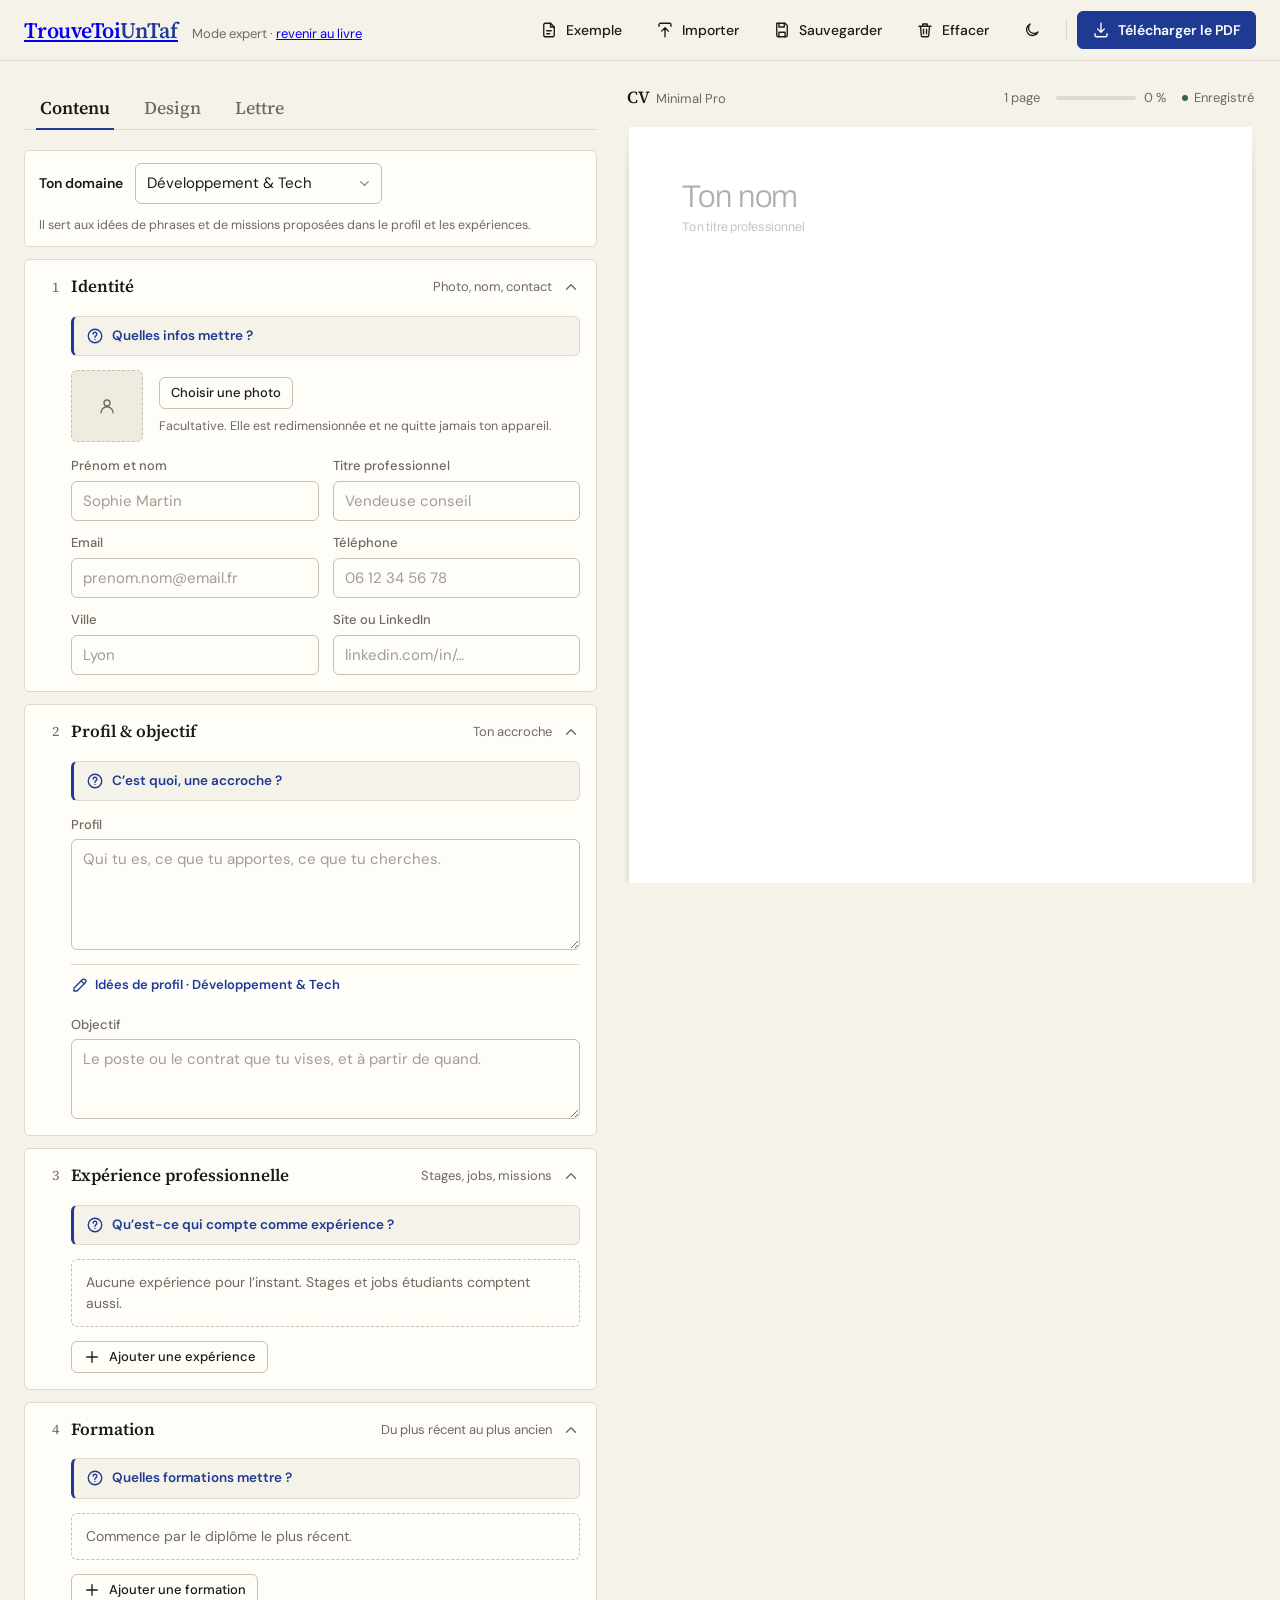
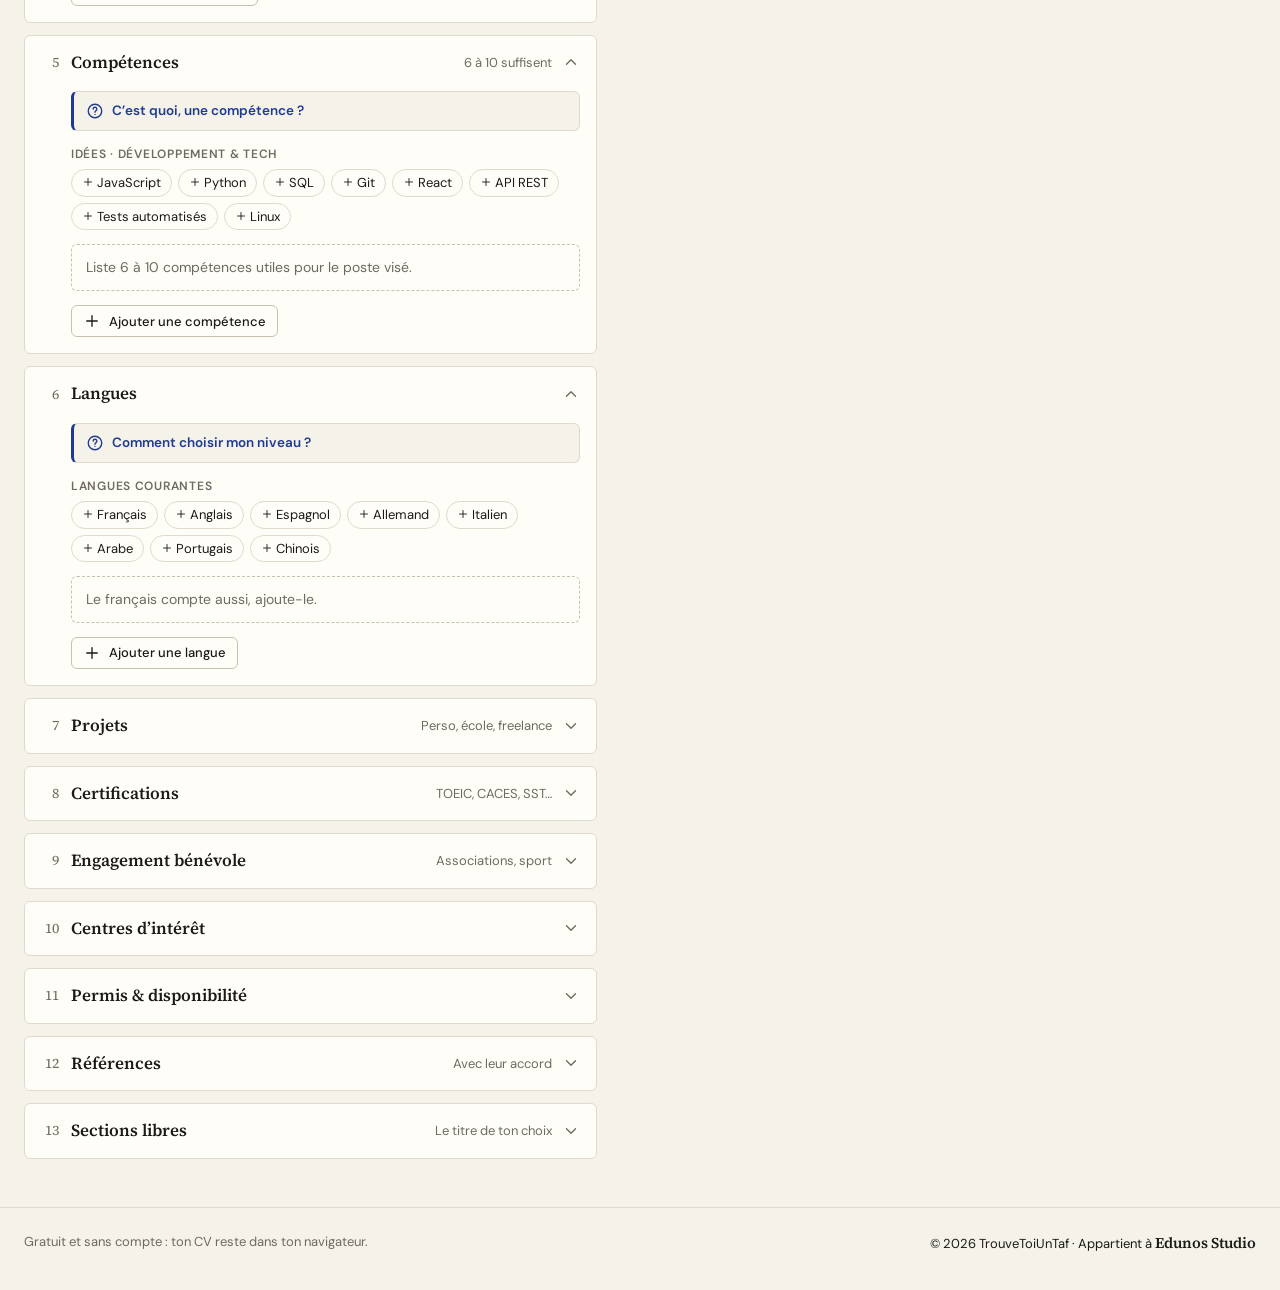
==== atelier.html @ 28672cb5 "Moteur commun, pagination A4 réelle et guides ; éditeur déplacé en mode expert - js/engine.js : sché" ====
<!DOCTYPE html>
<html lang="fr">
<head>
<meta charset="UTF-8">
<meta name="viewport" content="width=device-width, initial-scale=1">
<title>Mode expert · TrouveToiUnTaf</title>
<meta name="description" content="Crée ton CV et ta lettre de motivation en quelques minutes : 11 modèles, couleurs et polices au choix, phrases types par métier, conseils en direct, export PDF. Gratuit, sans compte, tes données restent dans ton navigateur.">
<meta name="theme-color" content="#f5f2ea" media="(prefers-color-scheme: light)">
<meta name="theme-color" content="#161512" media="(prefers-color-scheme: dark)">
<meta property="og:title" content="TrouveToiUnTaf · CV et lettre de motivation gratuits">
<meta property="og:description" content="11 modèles, aide à la rédaction, export PDF. Gratuit, sans compte, 100 % privé.">
<link rel="icon" href="data:image/svg+xml,<svg xmlns='http://www.w3.org/2000/svg' viewBox='0 0 32 32'><rect width='32' height='32' rx='6' fill='%23f5f2ea'/><rect x='8' y='5' width='16' height='22' rx='1.5' fill='white' stroke='%231f3a93' stroke-width='1.6'/><path d='M11.5 11h9M11.5 15h9M11.5 19h6' stroke='%231f3a93' stroke-width='1.6' stroke-linecap='round'/></svg>">
<link rel="preconnect" href="https://fonts.googleapis.com">
<link rel="preconnect" href="https://fonts.gstatic.com" crossorigin>
<link rel="stylesheet" href="https://fonts.googleapis.com/css2?family=Archivo:wght@300;400;600;700&family=Crimson+Text:ital,wght@0,400;0,600;1,400&family=DM+Sans:opsz,wght@9..40,400;9..40,500;9..40,600;9..40,700&family=Inter:wght@400;500;600;700&family=Nunito:wght@400;600;700;800&family=Source+Serif+4:opsz,wght@8..60,400;8..60,500;8..60,600;8..60,700&family=Space+Mono:wght@400;700&display=swap">
<link rel="stylesheet" href="css/app.css">
<link rel="stylesheet" href="css/cv.css">
<script>
  // Applied before first paint so the page never flashes the wrong theme.
  (function () {
    var t = null;
    try { t = localStorage.getItem('theme') || (localStorage.getItem('darkMode') === 'true' ? 'dark' : null); } catch (e) {}
    if (!t) t = window.matchMedia('(prefers-color-scheme: dark)').matches ? 'dark' : 'light';
    document.documentElement.dataset.theme = t;
  })();
</script>
</head>
<body data-view="edit">
<a class="skip-link" href="#editor">Aller à l'éditeur</a>

<svg width="0" height="0" style="position:absolute" aria-hidden="true">
  <symbol id="i-download" viewBox="0 0 24 24"><path d="M12 3v12m0 0 4.5-4.5M12 15l-4.5-4.5M4 17v2a2 2 0 0 0 2 2h12a2 2 0 0 0 2-2v-2"/></symbol>
  <symbol id="i-upload" viewBox="0 0 24 24"><path d="M12 21V9m0 0 4.5 4.5M12 9l-4.5 4.5M4 7V5a2 2 0 0 1 2-2h12a2 2 0 0 1 2 2v2"/></symbol>
  <symbol id="i-save" viewBox="0 0 24 24"><path d="M5 3h11l3 3v13a2 2 0 0 1-2 2H7a2 2 0 0 1-2-2V3Z"/><path d="M8 3v5h7V3M8 21v-6h8v6"/></symbol>
  <symbol id="i-file" viewBox="0 0 24 24"><path d="M14 3H7a2 2 0 0 0-2 2v14a2 2 0 0 0 2 2h10a2 2 0 0 0 2-2V8l-5-5Z"/><path d="M14 3v5h5M9 13h6M9 17h4"/></symbol>
  <symbol id="i-trash" viewBox="0 0 24 24"><path d="M4 7h16M10 11v6M14 11v6M6 7l1 12a2 2 0 0 0 2 2h6a2 2 0 0 0 2-2l1-12M9 7V4h6v3"/></symbol>
  <symbol id="i-moon" viewBox="0 0 24 24"><path d="M20 14.5A8 8 0 1 1 9.5 4a6.5 6.5 0 0 0 10.5 10.5Z"/></symbol>
  <symbol id="i-sun" viewBox="0 0 24 24"><circle cx="12" cy="12" r="4"/><path d="M12 2v2M12 20v2M4.9 4.9l1.4 1.4M17.7 17.7l1.4 1.4M2 12h2M20 12h2M4.9 19.1l1.4-1.4M17.7 6.3l1.4-1.4"/></symbol>
  <symbol id="i-up" viewBox="0 0 24 24"><path d="m6 15 6-6 6 6"/></symbol>
  <symbol id="i-down" viewBox="0 0 24 24"><path d="m6 9 6 6 6-6"/></symbol>
  <symbol id="i-x" viewBox="0 0 24 24"><path d="M6 6l12 12M18 6 6 18"/></symbol>
  <symbol id="i-plus" viewBox="0 0 24 24"><path d="M12 5v14M5 12h14"/></symbol>
  <symbol id="i-user" viewBox="0 0 24 24"><circle cx="12" cy="8" r="4"/><path d="M4 21a8 8 0 0 1 16 0"/></symbol>
  <symbol id="i-pen" viewBox="0 0 24 24"><path d="M4 20h4L19 9a2.8 2.8 0 0 0-4-4L4 16v4Z"/><path d="m13.5 6.5 4 4"/></symbol>
  <symbol id="i-help" viewBox="0 0 24 24"><circle cx="12" cy="12" r="9"/><path d="M9.5 9.5a2.5 2.5 0 1 1 3.5 2.3c-.6.3-1 .9-1 1.5v.4M12 16.5v.01"/></symbol>
  <symbol id="i-back" viewBox="0 0 24 24"><path d="M15 6l-6 6 6 6"/></symbol>
  <symbol id="i-alert" viewBox="0 0 24 24"><circle cx="12" cy="12" r="9"/><path d="M12 8v5M12 16.5v.01"/></symbol>
</svg>

<header class="topbar no-print">
  <div class="topbar__inner">
    <div class="brand">
      <a class="brand__name" href="index.html" title="Revenir au livre">TrouveToi<em>UnTaf</em></a>
      <div class="brand__tag">Mode expert · <a href="index.html">revenir au livre</a></div>
    </div>
    <div class="actions">
      <button type="button" class="btn btn--ghost" data-cmd="example" title="Remplir avec un exemple"><svg class="i"><use href="#i-file"/></svg><span class="lbl">Exemple</span></button>
      <button type="button" class="btn btn--ghost" data-cmd="import" title="Importer une sauvegarde .json"><svg class="i"><use href="#i-upload"/></svg><span class="lbl">Importer</span></button>
      <button type="button" class="btn btn--ghost" data-cmd="export" title="Télécharger une sauvegarde .json"><svg class="i"><use href="#i-save"/></svg><span class="lbl">Sauvegarder</span></button>
      <button type="button" class="btn btn--ghost btn--danger" data-cmd="clear" title="Tout effacer"><svg class="i"><use href="#i-trash"/></svg><span class="lbl">Effacer</span></button>
      <button type="button" class="btn btn--ghost" data-cmd="theme" id="themeBtn" aria-label="Activer le thème sombre"><svg class="i"><use href="#i-moon"/></svg></button>
      <span class="divider" aria-hidden="true"></span>
      <button type="button" class="btn btn--primary" data-cmd="pdf" id="pdfBtn" title="Dans la fenêtre qui s'ouvre, choisis « Enregistrer au format PDF »"><svg class="i"><use href="#i-download"/></svg><span class="lbl"><span class="lbl-long">Télécharger <span class="lbl-optional">le </span></span><span id="pdfLabel">PDF</span></span></button>
    </div>
  </div>
</header>

<div class="view-tabs no-print" role="tablist" aria-label="Affichage">
  <button type="button" role="tab" id="view-edit" aria-controls="editor" aria-selected="true" data-view="edit">Éditer</button>
  <button type="button" role="tab" id="view-preview" aria-controls="previewPane" aria-selected="false" data-view="preview">Aperçu</button>
</div>

<main class="layout">
  <section class="editor no-print" id="editor" aria-label="Éditeur">
    <div class="editor__tabs" role="tablist" aria-label="Rubriques de l'éditeur">
      <button type="button" role="tab" id="tab-contenu" aria-controls="panel-contenu" aria-selected="true" data-tab="contenu">Contenu</button>
      <button type="button" role="tab" id="tab-design" aria-controls="panel-design" aria-selected="false" data-tab="design" tabindex="-1">Design</button>
      <button type="button" role="tab" id="tab-lettre" aria-controls="panel-lettre" aria-selected="false" data-tab="lettre" tabindex="-1">Lettre</button>
    </div>
    <div class="panel" id="panel-contenu" role="tabpanel" aria-labelledby="tab-contenu"></div>
    <div class="panel" id="panel-design" role="tabpanel" aria-labelledby="tab-design" hidden></div>
    <div class="panel" id="panel-lettre" role="tabpanel" aria-labelledby="tab-lettre" hidden></div>
  </section>

  <section class="preview" id="previewPane" aria-label="Aperçu">
    <div class="preview__bar no-print">
      <div class="preview__doc" id="docTitle">CV</div>
      <div class="preview__meta">
        <button type="button" class="tips-btn" id="tipsBtn" hidden></button>
        <span id="pageCount"></span>
        <span class="progress"><span class="progress__track" aria-hidden="true"><span class="progress__fill" id="progressFill" style="display:block"></span></span><span id="progressText"></span></span>
        <span class="status" id="saveStatus" data-state="saved" aria-live="polite">Enregistré</span>
      </div>
    </div>
    <div class="preview__stage" id="stage">
      <div class="preview__sizer" id="sizer"><div id="docPreview"></div></div>
    </div>
  </section>
</main>

<footer class="site-footer no-print">
  <p>Gratuit et sans compte : ton CV reste dans ton navigateur.</p>
  <p class="owner">© <span id="year">2026</span> TrouveToiUnTaf · Appartient à <strong>Edunos Studio</strong></p>
</footer>

<div class="toast no-print" id="toast" role="status" aria-live="polite"></div>
<input type="file" id="importInput" class="sr-only" accept="application/json,.json" tabindex="-1" aria-hidden="true">

<script src="js/content.js"></script>
<script src="js/engine.js"></script>
<script src="js/app.js"></script>
</body>
</html>
---- css/app.css ----
/* =================================================================
   TrouveToiUnTaf app shell. Visual thesis: a writing desk.
   Paper ground because the product is a printed A4 sheet; Source Serif 4
   (a text serif built for documents) on headings only; DM Sans for the UI;
   one accent, fountain-pen blue. Flat components, 6px radius, hairline rules,
   no blur, no glow; the only shadow sits under the sheet.
   Motion: 120-180ms ease-out, colour/border changes only, nothing on scroll.
   ================================================================= */
:root {
  --paper: #f5f2ea;
  --surface: #fffdf8;
  --surface-2: #efebe1;
  --ink: #1b1a17;
  --muted: #6e6a60;
  --rule: #e0dacd;
  --rule-strong: #c9c1af;
  --accent: #1f3a93;
  --accent-hover: #172d75;
  --accent-ink: #ffffff;
  --accent-soft: #e6e9f4;
  --danger: #a4261b;
  --warn: #8a5a00;
  --warn-soft: #f6ecd4;
  --success: #2f6b3a;
  --ring: rgba(31, 58, 147, .25);
  --sheet-shadow: 0 1px 2px rgba(40, 32, 16, .06), 0 14px 34px -14px rgba(40, 32, 16, .28);
  --radius: 6px;
  --f-display: 'Source Serif 4', Georgia, serif;
  --f-ui: 'DM Sans', system-ui, -apple-system, 'Segoe UI', sans-serif;
  --ease: cubic-bezier(.2, .7, .2, 1);
  --t: 150ms;
  --topbar-h: 60px;
  color-scheme: light;
}
[data-theme="dark"] {
  --paper: #161512;
  --surface: #1e1d19;
  --surface-2: #27251f;
  --ink: #ede8dc;
  --muted: #a39e91;
  --rule: #34312a;
  --rule-strong: #4a463c;
  --accent: #9db0f2;
  --accent-hover: #b9c7f6;
  --accent-ink: #10172e;
  --accent-soft: #232a40;
  --danger: #f08a7e;
  --warn: #e3b55a;
  --warn-soft: #2e2716;
  --success: #7fc48b;
  --ring: rgba(157, 176, 242, .3);
  --sheet-shadow: 0 1px 2px rgba(0, 0, 0, .4), 0 16px 36px -14px rgba(0, 0, 0, .7);
  color-scheme: dark;
}

*, *::before, *::after { box-sizing: border-box; }
html, body { margin: 0; }
body { font-family: var(--f-ui); font-size: 15px; line-height: 1.5; background: var(--paper); color: var(--ink); -webkit-font-smoothing: antialiased; }
h1, h2, h3, p, ul, ol, fieldset, legend { margin: 0; padding: 0; }
button, input, select, textarea { font: inherit; color: inherit; }
button { cursor: pointer; }
button:disabled { cursor: not-allowed; opacity: .4; }
:focus-visible { outline: 2px solid var(--accent); outline-offset: 2px; }
[hidden] { display: none !important; }
.sr-only { position: absolute; width: 1px; height: 1px; padding: 0; margin: -1px; overflow: hidden; clip: rect(0 0 0 0); white-space: nowrap; border: 0; }
.skip-link { position: absolute; left: 12px; top: -48px; z-index: 100; background: var(--accent); color: var(--accent-ink); padding: 8px 14px; border-radius: var(--radius); text-decoration: none; }
.skip-link:focus { top: 12px; }
svg.i { width: 18px; height: 18px; flex: none; fill: none; stroke: currentColor; stroke-width: 1.8; stroke-linecap: round; stroke-linejoin: round; }

/* ---------- Buttons ---------- */
.btn {
  display: inline-flex; align-items: center; justify-content: center; gap: 8px;
  height: 38px; padding: 0 14px; border: 1px solid var(--rule-strong); border-radius: var(--radius);
  background: var(--surface); color: var(--ink); font-weight: 500; font-size: 14px; white-space: nowrap;
  transition: background-color var(--t) var(--ease), border-color var(--t) var(--ease), color var(--t) var(--ease);
}
.btn:hover { border-color: var(--ink); }
.btn--primary { background: var(--accent); border-color: var(--accent); color: var(--accent-ink); font-weight: 600; }
.btn--primary:hover { background: var(--accent-hover); border-color: var(--accent-hover); }
.btn--ghost { background: transparent; border-color: transparent; color: var(--ink); }
.btn--ghost:hover { background: var(--surface-2); border-color: transparent; }
.btn--danger:hover { color: var(--danger); }
.btn--sm { height: 32px; padding: 0 11px; font-size: 13px; }
.btn--link { height: auto; padding: 0; border: 0; background: none; color: var(--accent); font-weight: 600; font-size: 13px; text-decoration: underline; text-underline-offset: 3px; }
.btn--link:hover { color: var(--accent-hover); }
.icon-btn {
  display: inline-grid; place-items: center; width: 30px; height: 30px; border: 0; border-radius: var(--radius);
  background: transparent; color: var(--muted); transition: background-color var(--t) var(--ease), color var(--t) var(--ease);
}
.icon-btn:hover:not(:disabled) { background: var(--surface-2); color: var(--ink); }
.icon-btn--danger:hover:not(:disabled) { color: var(--danger); }
.icon-btn svg.i { width: 16px; height: 16px; }

/* ---------- Top bar ---------- */
.topbar { position: sticky; top: 0; z-index: 40; background: var(--paper); border-bottom: 1px solid var(--rule); }
.topbar__inner { max-width: 1480px; margin: 0 auto; padding: 0 24px; min-height: var(--topbar-h); display: flex; align-items: center; justify-content: space-between; gap: 16px; }
.brand { display: flex; align-items: baseline; gap: 14px; min-width: 0; }
.brand__name { font-family: var(--f-display); font-size: 22px; font-weight: 600; letter-spacing: -.01em; white-space: nowrap; }
.brand__name em { font-style: normal; color: var(--accent); }
.brand__tag { font-size: 13px; color: var(--muted); white-space: nowrap; overflow: hidden; text-overflow: ellipsis; }
.actions { display: flex; align-items: center; gap: 4px; }
.actions .divider { width: 1px; height: 22px; background: var(--rule); margin: 0 6px; }

/* ---------- Layout ---------- */
.layout { max-width: 1480px; margin: 0 auto; padding: 24px; display: grid; grid-template-columns: minmax(0, 1fr) minmax(0, 1.1fr); gap: 28px; align-items: start; }
.view-tabs { display: none; }

/* ---------- Editor ---------- */
.editor { min-width: 0; }
.editor__tabs { display: flex; gap: 2px; border-bottom: 1px solid var(--rule); margin-bottom: 20px; }
.editor__tabs button {
  position: relative; height: 44px; padding: 0 16px; border: 0; background: none; color: var(--muted);
  font-family: var(--f-display); font-size: 18px; font-weight: 500; transition: color var(--t) var(--ease);
}
.editor__tabs button:hover { color: var(--ink); }
.editor__tabs button[aria-selected="true"] { color: var(--ink); font-weight: 600; }
.editor__tabs button[aria-selected="true"]::after { content: ''; position: absolute; left: 12px; right: 12px; bottom: -1px; height: 2px; background: var(--accent); }
.panel { display: grid; gap: 12px; }
.panel__intro { font-size: 14px; color: var(--muted); max-width: 60ch; }

.domain-row { display: flex; align-items: center; gap: 12px; flex-wrap: wrap; padding: 12px 14px; border: 1px solid var(--rule); border-radius: var(--radius); background: var(--surface); }
.domain-row label { font-weight: 600; font-size: 14px; }
.domain-row select { width: auto; min-width: 220px; flex: 0 1 auto; }
.domain-row .help { flex-basis: 100%; }

.card { background: var(--surface); border: 1px solid var(--rule); border-radius: var(--radius); }
.card > summary { list-style: none; cursor: pointer; user-select: none; display: flex; align-items: center; gap: 12px; padding: 14px 16px; }
.card > summary::-webkit-details-marker { display: none; }
.card__num { font-family: var(--f-display); font-size: 14px; color: var(--muted); width: 18px; text-align: right; flex: none; font-variant-numeric: tabular-nums; }
.card__title { font-family: var(--f-display); font-size: 17px; font-weight: 600; }
.card__meta { margin-left: auto; display: flex; align-items: center; gap: 10px; }
.card__hint { font-size: 13px; color: var(--muted); }
.card__badge { font-size: 12px; font-weight: 600; color: var(--warn); background: var(--warn-soft); padding: 1px 8px; border-radius: 99px; }
.card__chev { width: 16px; height: 16px; color: var(--muted); transition: transform var(--t) var(--ease); }
.card[open] .card__chev { transform: rotate(180deg); }
.card__body { padding: 2px 16px 16px 46px; display: grid; gap: 14px; }

.grid-2 { display: grid; grid-template-columns: 1fr 1fr; gap: 12px 14px; }
.field { display: grid; gap: 5px; min-width: 0; }
.field--wide { grid-column: 1 / -1; }
.field label, .label { font-size: 13px; font-weight: 500; color: var(--muted); }
.help { font-size: 12.5px; color: var(--muted); }
input[type="text"], input[type="email"], input[type="tel"], textarea, select {
  width: 100%; font-size: 15px; color: var(--ink); background: var(--surface); border: 1px solid var(--rule-strong);
  border-radius: var(--radius); padding: 8px 11px; transition: border-color var(--t) var(--ease), box-shadow var(--t) var(--ease);
}
textarea { resize: vertical; min-height: 80px; line-height: 1.55; }
select { appearance: none; padding-right: 32px; background-image: url("data:image/svg+xml,%3Csvg xmlns='http://www.w3.org/2000/svg' viewBox='0 0 24 24' fill='none' stroke='%238a857a' stroke-width='2' stroke-linecap='round'%3E%3Cpath d='m6 9 6 6 6-6'/%3E%3C/svg%3E"); background-repeat: no-repeat; background-position: right 9px center; background-size: 15px; }
input::placeholder, textarea::placeholder { color: color-mix(in srgb, var(--muted) 65%, transparent); }
input:hover, textarea:hover, select:hover { border-color: var(--muted); }
input:focus-visible, textarea:focus-visible, select:focus-visible { outline: none; border-color: var(--accent); box-shadow: 0 0 0 3px var(--ring); }

.photo-row { display: flex; align-items: center; gap: 16px; }
.photo-thumb { width: 72px; height: 72px; border-radius: var(--radius); flex: none; overflow: hidden; background: var(--surface-2); border: 1px dashed var(--rule-strong); display: grid; place-items: center; color: var(--muted); }
.photo-thumb img { width: 100%; height: 100%; object-fit: cover; display: block; }
.photo-actions { display: flex; flex-wrap: wrap; gap: 8px; align-items: center; }
.photo-actions .help { width: 100%; }

.list { display: grid; gap: 10px; }
.item { position: relative; border: 1px solid var(--rule); border-radius: var(--radius); padding: 12px 12px 14px; background: var(--paper); min-width: 0; }
.item legend { float: left; height: 30px; line-height: 30px; margin-bottom: 4px; font-size: 13px; font-weight: 600; color: var(--muted); padding: 0; }
.item__tools { position: absolute; top: 12px; right: 8px; display: flex; gap: 2px; }
.item__grid { clear: both; display: grid; grid-template-columns: 1fr 1fr; gap: 10px 12px; }
.empty { font-size: 14px; color: var(--muted); padding: 12px 14px; border: 1px dashed var(--rule-strong); border-radius: var(--radius); }
.add-btn { justify-self: start; }

/* Writing help */
.assist { border-top: 1px solid var(--rule); padding-top: 10px; grid-column: 1 / -1; }
.assist > summary { transition: color var(--t) var(--ease); cursor: pointer; list-style: none; display: inline-flex; align-items: center; gap: 6px; font-size: 13px; font-weight: 600; color: var(--accent); }
.assist > summary::-webkit-details-marker { display: none; }
.assist > summary:hover { color: var(--accent-hover); }
.assist__body { display: grid; gap: 10px; margin-top: 10px; }
.assist__label { font-size: 12px; font-weight: 600; color: var(--muted); text-transform: uppercase; letter-spacing: .06em; }
.suggest { display: grid; gap: 6px; }
.suggest button {
  text-align: left; border: 1px solid var(--rule); background: var(--surface); border-radius: var(--radius);
  padding: 8px 10px; font-size: 13.5px; line-height: 1.45; transition: border-color var(--t) var(--ease), background-color var(--t) var(--ease);
}
.suggest button:hover { border-color: var(--accent); background: var(--accent-soft); }
.verbs { display: flex; flex-wrap: wrap; gap: 6px; }
.verbs button { border: 1px solid var(--rule); background: var(--surface); border-radius: 99px; padding: 3px 10px; font-size: 13px; transition: border-color var(--t) var(--ease), background-color var(--t) var(--ease); }
.verbs button:hover { border-color: var(--accent); background: var(--accent-soft); }
.ph-note { font-size: 12.5px; color: var(--muted); }
.ph-note code { font-family: var(--f-ui); background: var(--surface-2); padding: 0 4px; border-radius: 3px; }

.tips { display: grid; gap: 6px; }
.tips:empty { display: none; }
.tip { display: flex; gap: 8px; align-items: flex-start; font-size: 13.5px; line-height: 1.45; padding: 8px 10px; border-radius: var(--radius); background: var(--warn-soft); color: var(--ink); }
.tip svg.i { width: 16px; height: 16px; color: var(--warn); margin-top: 1px; }
.tip b { font-weight: 600; }

/* ---------- Design panel ---------- */
.section-title { font-family: var(--f-display); font-size: 17px; font-weight: 600; margin: 10px 0 2px; }
.section-title:first-child { margin-top: 0; }
.design-block { background: var(--surface); border: 1px solid var(--rule); border-radius: var(--radius); padding: 16px; display: grid; gap: 12px; }
.tpl-grid { display: grid; grid-template-columns: repeat(auto-fill, minmax(132px, 1fr)); gap: 14px; }
.tpl-card { display: grid; align-content: start; gap: 8px; padding: 0; border: 0; background: none; text-align: left; }
.tpl-card__thumb {
  position: relative; aspect-ratio: 210 / 297; border-radius: 3px; overflow: hidden; background: #fff;
  outline: 1px solid var(--rule); transition: outline-color var(--t) var(--ease), box-shadow var(--t) var(--ease);
}
.tpl-card:hover .tpl-card__thumb { outline-color: var(--muted); }
.tpl-card[aria-pressed="true"] .tpl-card__thumb { outline: 2px solid var(--accent); outline-offset: 2px; }
.tpl-card__page { position: absolute; top: 0; left: 0; width: 210mm; transform-origin: top left; pointer-events: none; }
.tpl-card__name { font-size: 13.5px; font-weight: 600; line-height: 1.2; }
.tpl-card__desc { font-size: 12px; color: var(--muted); line-height: 1.35; }

.swatches { display: flex; flex-wrap: wrap; gap: 8px; align-items: center; }
.swatch { width: 32px; height: 32px; border-radius: 50%; border: 0; padding: 0; position: relative; box-shadow: inset 0 0 0 1px rgba(0,0,0,.12); }
.swatch[aria-pressed="true"]::after { content: ''; position: absolute; inset: -4px; border-radius: 50%; border: 2px solid var(--ink); }
.swatch--default { background: conic-gradient(from 45deg, var(--sw-a, #999) 0 50%, var(--surface-2) 0); }
.swatch-custom { position: relative; width: 32px; height: 32px; border-radius: 50%; overflow: hidden; box-shadow: inset 0 0 0 1px var(--rule-strong); display: grid; place-items: center; color: var(--muted); }
.swatch-custom input { position: absolute; inset: 0; opacity: 0; cursor: pointer; width: 100%; height: 100%; }
.swatch-custom.is-active::after { content: ''; position: absolute; inset: 0; border-radius: 50%; border: 2px solid var(--ink); }

.font-grid { display: grid; grid-template-columns: repeat(auto-fill, minmax(120px, 1fr)); gap: 8px; }
.choice {
  display: grid; gap: 2px; padding: 10px 12px; border: 1px solid var(--rule); border-radius: var(--radius); background: var(--surface);
  text-align: left; transition: border-color var(--t) var(--ease), background-color var(--t) var(--ease);
}
.choice:hover { border-color: var(--muted); }
.choice[aria-pressed="true"] { border-color: var(--accent); background: var(--accent-soft); }
.choice__sample { font-size: 22px; line-height: 1.1; }
.choice__name { font-size: 13px; font-weight: 500; }

.segmented { display: inline-flex; border: 1px solid var(--rule-strong); border-radius: var(--radius); padding: 2px; gap: 2px; background: var(--surface); flex-wrap: wrap; }
.segmented button { border: 0; background: none; border-radius: 4px; padding: 5px 12px; font-size: 13.5px; font-weight: 500; color: var(--muted); transition: background-color var(--t) var(--ease), color var(--t) var(--ease); }
.segmented button:hover { color: var(--ink); }
.segmented button[aria-pressed="true"] { background: var(--ink); color: var(--paper); }
.row { display: flex; align-items: center; justify-content: space-between; gap: 12px; flex-wrap: wrap; }

.sec-list { display: grid; border: 1px solid var(--rule); border-radius: var(--radius); background: var(--paper); }
.sec-row { display: flex; align-items: center; gap: 10px; padding: 6px 8px 6px 12px; }
.sec-row + .sec-row { border-top: 1px solid var(--rule); }
.sec-row label { display: flex; align-items: center; gap: 10px; flex: 1; font-size: 14px; cursor: pointer; }
.sec-row input[type="checkbox"] { width: 16px; height: 16px; accent-color: var(--accent); }
.sec-row.is-off label { color: var(--muted); text-decoration: line-through; }
.sec-row__where { font-size: 12px; color: var(--muted); }

/* ---------- Preview ---------- */
.preview { position: sticky; top: calc(var(--topbar-h) + 16px); min-width: 0; }
.preview__bar { display: flex; align-items: center; justify-content: space-between; gap: 12px; flex-wrap: wrap; padding: 0 2px 12px; font-size: 13px; color: var(--muted); }
.preview__doc { font-family: var(--f-display); font-size: 17px; font-weight: 600; color: var(--ink); }
.preview__doc span { font-family: var(--f-ui); font-size: 13px; font-weight: 400; color: var(--muted); margin-left: 6px; }
.preview__meta { display: flex; align-items: center; gap: 16px; flex-wrap: wrap; }
.progress { display: flex; align-items: center; gap: 8px; }
.progress__track { width: 80px; height: 4px; border-radius: 99px; background: var(--rule); overflow: hidden; }
.progress__fill { height: 100%; width: 100%; background: var(--accent); transform-origin: left; transform: scaleX(0); transition: transform var(--t) var(--ease); }
.tips-btn { transition: color var(--t) var(--ease); border: 0; background: var(--warn-soft); color: var(--warn); font-weight: 600; font-size: 12.5px; padding: 2px 10px; border-radius: 99px; }
.tips-btn:hover { text-decoration: underline; }
.status { display: inline-flex; align-items: center; gap: 6px; white-space: nowrap; }
.status::before { content: ''; width: 6px; height: 6px; border-radius: 50%; background: var(--success); }
.status[data-state="saving"]::before { background: var(--muted); }
.status[data-state="error"] { color: var(--danger); }
.status[data-state="error"]::before { background: var(--danger); }
.preview__stage { overflow: auto; max-height: calc(100vh - var(--topbar-h) - 80px); padding: 4px 4px 24px; }
.preview__sizer { position: relative; margin: 0 auto; }
#docPreview { transform-origin: top left; width: 210mm; box-shadow: var(--sheet-shadow); }
.page-break { position: absolute; left: -6px; right: -6px; height: 0; border-top: 1px dashed var(--danger); pointer-events: none; }
.page-break span { position: absolute; right: 0; top: -9px; font-size: 11px; font-weight: 600; color: var(--danger); background: var(--paper); padding: 0 6px; border-radius: 3px; }

/* ---------- Footer, toast ---------- */
.site-footer { max-width: 1480px; margin: 24px auto 0; padding: 24px 24px 36px; border-top: 1px solid var(--rule); color: var(--muted); font-size: 13px; display: flex; justify-content: space-between; gap: 8px 24px; flex-wrap: wrap; }
.site-footer .owner { color: var(--ink); }
.site-footer .owner strong { font-family: var(--f-display); font-weight: 600; font-size: 15px; }
.toast {
  position: fixed; left: 50%; bottom: 24px; z-index: 60; max-width: min(92vw, 460px); transform: translate(-50%, 8px); opacity: 0; pointer-events: none;
  background: var(--ink); color: var(--paper); padding: 11px 16px; border-radius: var(--radius); font-size: 14px; transition: opacity var(--t) var(--ease), transform var(--t) var(--ease);
}
.toast.is-visible { opacity: 1; transform: translate(-50%, 0); }
.toast[data-kind="error"] { background: var(--danger); color: #fff; }

/* ---------- Responsive ---------- */
@media (max-width: 1200px) { .btn .lbl-optional { display: none; } }
@media (max-width: 1023px) {
  .layout { grid-template-columns: 1fr; padding: 16px; gap: 16px; }
  .view-tabs { display: flex; gap: 2px; margin: 12px 16px 0; padding: 3px; border: 1px solid var(--rule-strong); border-radius: var(--radius); background: var(--surface); }
  .view-tabs button { flex: 1; height: 36px; border: 0; border-radius: 4px; background: transparent; font-weight: 600; font-size: 14px; color: var(--muted); }
  .view-tabs button[aria-selected="true"] { background: var(--ink); color: var(--paper); }
  body[data-view="edit"] .preview { display: none; }
  body[data-view="preview"] .editor { display: none; }
  .preview { position: static; }
  .preview__stage { max-height: none; }
}
@media (max-width: 720px) {
  .topbar__inner { padding: 8px 16px; flex-wrap: wrap; gap: 6px; }
  .brand__tag { display: none; }
  .actions { width: 100%; }
  .actions .btn--primary { margin-left: auto; }
  .btn .lbl { display: none; }
  .btn--primary .lbl { display: inline; }
  .btn--primary .lbl-long, .actions .divider { display: none; }
  .btn { padding: 0 10px; }
  .card__body { padding-left: 16px; }
  .editor__tabs button { padding: 0 12px; font-size: 16px; }
}
@media (max-width: 560px) {
  .grid-2, .item__grid { grid-template-columns: 1fr; }
  .card__hint { display: none; }
  .tpl-grid { grid-template-columns: repeat(2, 1fr); }
}
@media (prefers-reduced-motion: reduce) { *, *::before, *::after { transition: none !important; } }

/* ---------- Guides next to the fields ---------- */
.guide { border: 1px solid var(--rule); border-left: 3px solid var(--accent); border-radius: var(--radius); background: var(--paper); }
.guide > summary { list-style: none; cursor: pointer; display: flex; align-items: center; gap: 8px; padding: 9px 12px; font-size: 13.5px; font-weight: 600; color: var(--accent); transition: color var(--t) var(--ease); }
.guide > summary::-webkit-details-marker { display: none; }
.guide > summary:hover { color: var(--accent-hover); }
.guide__body { padding: 0 12px 12px 38px; font-size: 13.5px; line-height: 1.55; display: grid; gap: 8px; }
.guide__body ul { padding-left: 18px; display: grid; gap: 4px; }
.guide__levels { display: grid; gap: 6px; margin: 0; }
.guide__levels div { display: grid; grid-template-columns: 96px 1fr; gap: 8px; }
.guide__levels dt { font-weight: 600; }
.guide__levels dd { margin: 0; color: var(--muted); }
.suggest-chips { display: grid; gap: 6px; }
.suggest-chips:empty { display: none; }
.verbs button svg.i { width: 12px; height: 12px; margin-right: 3px; vertical-align: -1px; }
/* ---------- Print: only the sheet, full-bleed A4 ---------- */
---- css/cv.css ----
/* =================================================================
   CV & letter templates. Sized in mm/pt so the screen preview is the printed A4.
   Each template sets --a (accent), --fh/--fb (head/body fonts); the user's
   choices override them inline. --d is the density factor.
   ================================================================= */
.cv {
  --a: #1a1a1a; --d: 1;
  --fh: 'DM Sans', Arial, sans-serif; --fb: var(--fh);
  --a-soft: color-mix(in srgb, var(--a) 12%, #fff);
  position: relative; width: 210mm; min-height: 297mm; padding: 16mm 15mm;
  background: #fff; color: #1f1f1f;
  font-family: var(--fb); font-size: calc(10pt * var(--d)); line-height: 1.5;
  overflow: hidden; overflow-wrap: anywhere;
  -webkit-print-color-adjust: exact; print-color-adjust: exact;
}
.cv *, .cv *::before, .cv *::after { box-sizing: border-box; }
/* :where keeps the reset at class specificity so component margins below win */
.cv :where(h1, h2, h3, p, ul) { margin: 0; padding: 0; }
.cv :where(ul) { list-style: none; }
.cv .ph { opacity: .35; }
.cv :where(h1, h2, h3) { font-family: var(--fh); }

.cv__head { display: flex; align-items: center; gap: 7mm; margin-bottom: calc(7mm * var(--d)); position: relative; z-index: 1; }
.cv__photo { width: 30mm; height: 30mm; object-fit: cover; flex: none; display: block; }
.cv__headtext { min-width: 0; flex: 1; }
.cv__name { font-size: 26pt; line-height: 1.05; font-weight: 600; letter-spacing: -.01em; }
.cv__title { font-size: 12pt; margin-top: 1.5mm; }
.cv__contact { display: flex; flex-wrap: wrap; gap: 1mm 5mm; margin-top: 3.5mm; font-size: 9pt; }

.cv-sec { margin-top: calc(6.5mm * var(--d)); position: relative; z-index: 1; }
.cv-sec:first-child { margin-top: 0; }
.cv-sec__title { font-size: 10.5pt; font-weight: 700; margin-bottom: calc(3mm * var(--d)); break-after: avoid; }
.entry { margin-bottom: calc(4mm * var(--d)); break-inside: avoid; }
.entry:last-child { margin-bottom: 0; }
.entry__head { display: flex; justify-content: space-between; align-items: baseline; gap: 4mm; }
.entry h3 { font-size: 1.05em; font-weight: 600; }
.entry__date { font-size: .85em; white-space: nowrap; opacity: .7; }
.entry__sub { font-size: .95em; opacity: .75; }
.entry__desc { margin-top: 1mm; }
.entry__bullets { margin-top: 1.2mm; padding-left: 4.5mm; list-style: disc; }
.entry__bullets li { margin-bottom: .6mm; }
.entry__bullets li:last-child { margin-bottom: 0; }

.levels { display: grid; gap: calc(2.5mm * var(--d)) 6mm; }
.level { display: grid; grid-template-columns: 1fr auto; align-items: center; column-gap: 3mm; break-inside: avoid; }
.level__name { font-weight: 500; }
.level__label { font-size: .85em; opacity: .65; }
.cv .dots, .cv .meter { display: none; }
.cv.lv-dots .dots { display: inline-flex; gap: 1.1mm; }
.dots i { width: 2.1mm; height: 2.1mm; border-radius: 50%; background: color-mix(in srgb, currentColor 18%, transparent); }
.dots i.on { background: var(--a); }
.cv.lv-bars .meter { display: block; }
.meter { grid-column: 1 / -1; height: 1.2mm; border-radius: 1mm; background: color-mix(in srgb, currentColor 15%, transparent); margin-top: 1.2mm; overflow: hidden; }
.meter i { display: block; height: 100%; background: var(--a); border-radius: inherit; }
.cv.lv-dots .level__label, .cv.lv-bars .level__label, .cv.lv-hidden .level__label { display: none; }

.chips { display: flex; flex-wrap: wrap; gap: 1.8mm; }
.chips li { padding: .7mm 2.8mm; border-radius: 99px; border: .3mm solid color-mix(in srgb, currentColor 30%, transparent); font-size: .9em; }
.infos { display: grid; gap: 1mm; }
.infos b { font-weight: 600; }
.refs { display: grid; grid-template-columns: 1fr 1fr; gap: 3mm 6mm; }
.refs li { break-inside: avoid; }
.refs b { display: block; font-weight: 600; }
.refs span { display: block; font-size: .92em; opacity: .75; }
.cv-text { white-space: normal; }

/* Sidebar layouts */
.cv--side { display: grid; padding: 0; }
.cv__side, .cv__main { min-width: 0; }
.cv__side .cv__photo { width: 100%; height: auto; aspect-ratio: 1; margin-bottom: 6mm; }
.cv__side .cv__contact { display: grid; gap: 1.5mm; margin: 0; }
.cv__side .levels, .cv__side .refs { grid-template-columns: 1fr !important; }

/* Letter */
.letter { position: relative; z-index: 1; font-size: calc(10.5pt * var(--d)); line-height: 1.6; }
.letter__to { margin: 4mm 0 0 auto; width: 72mm; }
.letter__to strong { font-weight: 600; }
.letter__place { margin-top: 8mm; text-align: right; }
.letter__obj { margin-top: 8mm; }
.letter__obj strong { font-weight: 700; }
.letter__appel { margin-top: 7mm; }
.letter__body p { margin-top: 3.5mm; text-align: justify; hyphens: auto; }
.letter__closing { margin-top: 5mm; }
.letter__sign { margin-top: 10mm; margin-left: auto; width: 72mm; font-weight: 600; }
.cv--side .letter { margin-top: 6mm; }

/* ---------- 1. Minimal Pro ---------- */
.cv--minimal-pro { --a: #1a1a1a; --fh: 'Archivo', Arial, sans-serif; color: #1a1a1a; padding: 18mm; }
.cv--minimal-pro .cv__photo { border-radius: 1mm; width: 28mm; height: 28mm; }
.cv--minimal-pro .cv__name { font-weight: 300; font-size: 30pt; letter-spacing: -.02em; }
.cv--minimal-pro .cv__title { color: #5c5c5c; }
.cv--minimal-pro .cv__contact { color: #777; }
.cv--minimal-pro .cv-sec__title { font-size: 8.5pt; font-weight: 600; text-transform: uppercase; letter-spacing: .18em; padding-bottom: 1.8mm; border-bottom: .25mm solid #e2e2e2; color: var(--a); }
.cv--minimal-pro .cv-text, .cv--minimal-pro .entry__bullets, .cv--minimal-pro .entry__desc { color: #444; }
.cv--minimal-pro .levels, .cv--minimal-pro .refs { grid-template-columns: 1fr 1fr; }

/* ---------- 2. Corporate ---------- */
.cv--corporate { --a: #1e3a5f; --fh: 'Source Serif 4', Georgia, serif; --fb: 'Inter', Arial, sans-serif; padding: 0 0 15mm; font-size: calc(9.6pt * var(--d)); }
.cv--corporate .cv__head { background: var(--a); color: #fff; padding: 13mm 15mm 11mm; margin-bottom: 7mm; }
.cv--corporate .cv__photo { width: 28mm; height: 28mm; border-radius: 50%; border: .8mm solid rgba(255,255,255,.85); }
.cv--corporate .cv__name { font-size: 27pt; font-weight: 600; letter-spacing: 0; }
.cv--corporate .cv__title { color: rgba(255,255,255,.82); font-size: 11.5pt; }
.cv--corporate .cv__contact { color: rgba(255,255,255,.82); font-size: 8.8pt; }
.cv--corporate > .cv-sec, .cv--corporate > .letter { margin-left: 15mm; margin-right: 15mm; }
.cv--corporate .cv-sec__title { color: var(--a); font-size: 8.8pt; text-transform: uppercase; letter-spacing: .14em; padding-bottom: 1.5mm; border-bottom: .5mm solid var(--a); }
.cv--corporate .entry h3 { color: #111; }
.cv--corporate .entry__date { color: var(--a); opacity: 1; font-weight: 600; }
.cv--corporate .levels, .cv--corporate .refs { grid-template-columns: 1fr 1fr; }
.cv--corporate .chips li { border-color: color-mix(in srgb, var(--a) 35%, #fff); color: var(--a); }

/* ---------- 3. Timeline ---------- */
.cv--timeline { --a: #0f766e; --fh: 'DM Sans', Arial, sans-serif; color: #1c2321; }
.cv--timeline .cv__photo { width: 27mm; height: 27mm; border-radius: 50%; }
.cv--timeline .cv__name { font-size: 28pt; font-weight: 700; letter-spacing: -.02em; }
.cv--timeline .cv__title { color: var(--a); font-weight: 600; }
.cv--timeline .cv__contact { color: #5b6664; }
.cv--timeline .cv__head { padding-bottom: 6mm; border-bottom: .3mm solid #e3e8e7; }
.cv--timeline .cv-sec__title { display: flex; align-items: center; gap: 2.5mm; font-size: 11pt; color: #1c2321; }
.cv--timeline .cv-sec__title::before { content: ''; width: 2.4mm; height: 2.4mm; background: var(--a); border-radius: .5mm; }
.cv--timeline .entry { position: relative; margin: 0 0 0 1.2mm; padding: 0 0 calc(4.5mm * var(--d)) 6.5mm; border-left: .45mm solid color-mix(in srgb, var(--a) 30%, #fff); }
.cv--timeline .entry:last-child { border-left-color: transparent; padding-bottom: 0; }
.cv--timeline .entry::before { content: ''; position: absolute; left: -1.75mm; top: .8mm; width: 3.1mm; height: 3.1mm; border-radius: 50%; background: #fff; border: .65mm solid var(--a); }
.cv--timeline .entry__head { flex-direction: column-reverse; align-items: flex-start; gap: .3mm; }
.cv--timeline .entry__date { color: var(--a); opacity: 1; font-weight: 600; font-size: .82em; text-transform: uppercase; letter-spacing: .06em; }
.cv--timeline .levels, .cv--timeline .refs { grid-template-columns: 1fr 1fr; }
.cv--timeline .chips li { background: var(--a-soft); border-color: transparent; color: color-mix(in srgb, var(--a) 80%, #000); }

/* ---------- 4. Modern Asymmetric (left sidebar) ---------- */
.cv--modern-asymmetric { --a: #fbbf24; --fh: 'Inter', Arial, sans-serif; color: #18181b; grid-template-columns: 68mm 1fr; font-size: calc(9.5pt * var(--d)); }
.cv--modern-asymmetric .cv__side { background: #18181b; color: #e4e4e7; padding: 14mm 8mm; }
.cv--modern-asymmetric .cv__main { padding: 16mm 12mm 14mm; }
.cv--modern-asymmetric .cv__name { font-size: 26pt; font-weight: 700; letter-spacing: -.02em; }
.cv--modern-asymmetric .cv__title { color: #52525b; font-weight: 500; margin-bottom: 2mm; }
.cv--modern-asymmetric .cv__contact { font-size: 9pt; }
.cv--modern-asymmetric .cv-sec__title { font-size: 10pt; text-transform: uppercase; letter-spacing: .1em; }
.cv--modern-asymmetric .cv__side .cv-sec__title { color: var(--a); }
.cv--modern-asymmetric .cv__main .cv-sec__title { display: flex; align-items: center; gap: 3mm; }
.cv--modern-asymmetric .cv__main .cv-sec__title::after { content: ''; flex: 1; height: .3mm; background: #e4e4e7; }
.cv--modern-asymmetric .cv__main .entry { padding-left: 3.5mm; border-left: .8mm solid var(--a); }
.cv--modern-asymmetric .cv-text, .cv--modern-asymmetric .entry__bullets, .cv--modern-asymmetric .entry__desc { color: #3f3f46; }
.cv--modern-asymmetric .cv__side .cv-text { color: #d4d4d8; }
.cv--modern-asymmetric .level__label { opacity: .6; }
.cv--modern-asymmetric .chips li { border-color: #3f3f46; color: #d4d4d8; }

/* ---------- 5. Compact (right sidebar) ---------- */
.cv--compact { --a: #334155; --fh: 'Inter', Arial, sans-serif; color: #1e293b; grid-template-columns: 1fr 60mm; font-size: calc(8.9pt * var(--d)); line-height: 1.42; }
.cv--compact .cv__main { padding: 12mm 9mm 12mm 12mm; }
.cv--compact .cv__side { order: 2; background: color-mix(in srgb, var(--a) 7%, #fff); padding: 12mm 8mm; }
.cv--compact .cv__side .cv__photo { aspect-ratio: 1; border-radius: 1.5mm; margin-bottom: 5mm; }
.cv--compact .cv__name { font-size: 22pt; font-weight: 700; letter-spacing: -.02em; }
.cv--compact .cv__title { color: var(--a); font-weight: 600; font-size: 10.5pt; margin-bottom: 1mm; }
.cv--compact .cv-sec { margin-top: calc(4.5mm * var(--d)); }
.cv--compact .cv-sec__title { font-size: 8.3pt; text-transform: uppercase; letter-spacing: .12em; color: var(--a); margin-bottom: 2mm; padding-bottom: 1mm; border-bottom: .25mm solid color-mix(in srgb, var(--a) 25%, #fff); }
.cv--compact .entry { margin-bottom: calc(2.8mm * var(--d)); }
.cv--compact .entry__bullets { margin-top: .6mm; }
.cv--compact .entry__bullets li { margin-bottom: .2mm; }
.cv--compact .levels { gap: 1.6mm; }
.cv--compact .cv__contact { font-size: 8.5pt; }

/* ---------- 6. Elegant Classic ---------- */
.cv--elegant-classic { --a: #8b7355; --fh: 'Crimson Text', Georgia, serif; --fb: var(--fh); background: #faf9f7; color: #2d2d2d; font-size: calc(11.5pt * var(--d)); padding: 20mm; border: .3mm solid #d4c5b9; }
.cv--elegant-classic .cv__head { flex-direction: column; text-align: center; gap: 4mm; }
.cv--elegant-classic .cv__photo { border-radius: 50%; border: .8mm solid var(--a); width: 32mm; height: 32mm; }
.cv--elegant-classic .cv__name { font-size: 30pt; font-weight: 400; letter-spacing: .02em; }
.cv--elegant-classic .cv__title { color: var(--a); font-style: italic; font-size: 13pt; }
.cv--elegant-classic .cv__contact { justify-content: center; color: #6b6b6b; font-size: 10pt; }
.cv--elegant-classic .cv__contact li + li::before { content: '◆'; font-size: 5pt; vertical-align: middle; margin: 0 5mm 0 -2.5mm; color: color-mix(in srgb, var(--a) 60%, #fff); }
.cv--elegant-classic .cv-sec__title { display: flex; align-items: center; gap: 4mm; color: var(--a); font-size: 13pt; font-weight: 600; }
.cv--elegant-classic .cv-sec__title::before, .cv--elegant-classic .cv-sec__title::after { content: ''; flex: 1; height: .25mm; background: #d4c5b9; }
.cv--elegant-classic .cv-text { text-align: justify; color: #3d3d3d; }
.cv--elegant-classic .entry__sub, .cv--elegant-classic .entry__date { font-style: italic; }
.cv--elegant-classic .levels, .cv--elegant-classic .refs { grid-template-columns: 1fr 1fr; }
.cv--elegant-classic .level__label { color: var(--a); font-style: italic; opacity: 1; }
.cv--elegant-classic .chips { justify-content: center; }
.cv--elegant-classic .chips li { border: 0; padding: 0; font-style: italic; }
.cv--elegant-classic .chips li + li::before { content: '·'; margin-right: 1.8mm; color: var(--a); }

/* ---------- 7. Pastel ---------- */
.cv--pastel { --a: #b57edc; --fh: 'Nunito', Arial, sans-serif; background: #fffaf5; color: #2f2a33; }
.cv--pastel .cv__head { background: color-mix(in srgb, var(--a) 14%, #fff); border-radius: 5mm; padding: 7mm; }
.cv--pastel .cv__photo { width: 30mm; height: 30mm; border-radius: 50%; border: 1.2mm solid #fff; }
.cv--pastel .cv__name { font-size: 27pt; font-weight: 800; letter-spacing: -.01em; color: color-mix(in srgb, var(--a) 45%, #1f1a24); }
.cv--pastel .cv__title { font-weight: 600; color: #5c5463; }
.cv--pastel .cv__contact { color: #6f6676; }
.cv--pastel .cv-sec__title { display: inline-block; padding: 1mm 4mm; border-radius: 99px; font-size: 10pt; font-weight: 800; background: color-mix(in srgb, var(--a) 20%, #fff); color: color-mix(in srgb, var(--a) 45%, #1f1a24); }
.cv--pastel .entry { background: #fff; border: .3mm solid color-mix(in srgb, var(--a) 18%, #fff); border-radius: 3mm; padding: 3mm 4mm; }
.cv--pastel .entry__date { background: color-mix(in srgb, var(--a) 14%, #fff); opacity: 1; padding: .2mm 2.2mm; border-radius: 99px; font-weight: 700; color: color-mix(in srgb, var(--a) 45%, #1f1a24); }
.cv--pastel .levels, .cv--pastel .refs { grid-template-columns: 1fr 1fr; }
.cv--pastel .chips li { background: color-mix(in srgb, var(--a) 14%, #fff); border-color: transparent; font-weight: 600; }

/* ---------- 8. Bold Creative ---------- */
.cv--bold-creative { --a: #dc2626; --fh: 'DM Sans', Arial, sans-serif; background: linear-gradient(140deg, #fef3c7 0%, #fcd34d 100%); color: #1e293b; padding: 15mm 14mm; }
.cv--bold-creative::before { content: ''; position: absolute; top: 0; right: 0; width: 88mm; height: 64mm; background: var(--a); clip-path: polygon(28% 0, 100% 0, 100% 100%, 0 100%); }
.cv--bold-creative .cv__head { flex-direction: row-reverse; justify-content: space-between; min-height: 40mm; }
.cv--bold-creative .cv__photo { width: 36mm; height: 36mm; border-radius: 50%; border: 2mm solid #1e293b; }
.cv--bold-creative .cv__name { font-size: 34pt; font-weight: 700; line-height: .95; transform: rotate(-1.5deg); transform-origin: left; text-transform: uppercase; }
.cv--bold-creative .cv__title { font-size: 13pt; font-weight: 700; margin-top: 3mm; }
.cv--bold-creative .cv__contact { display: inline-flex; background: #fff; padding: 1.5mm 3.5mm; font-weight: 500; }
.cv--bold-creative .cv-sec__title { display: inline-block; background: #1e293b; color: #fff; text-transform: uppercase; font-size: 11pt; padding: 1.2mm 3.5mm; transform: skew(-6deg); letter-spacing: .04em; }
.cv--bold-creative .entry { background: rgba(255,255,255,.85); padding: 3mm 4mm; border-radius: 1.5mm; border-left: 1.5mm solid var(--a); }
.cv--bold-creative .entry__date { background: #1e293b; color: #fde68a; opacity: 1; padding: .3mm 2mm; border-radius: 99px; font-weight: 700; }
.cv--bold-creative .levels { display: flex; flex-wrap: wrap; gap: 2mm; }
.cv--bold-creative .level { display: inline-flex; gap: 2mm; background: #1e293b; color: #fff; padding: 1.2mm 3.5mm; border-radius: 99px; }
.cv--bold-creative .level__name { font-weight: 700; }
.cv--bold-creative .level__label { color: #fcd34d; opacity: 1; }
.cv--bold-creative .dots i { background: rgba(255,255,255,.25); }
.cv--bold-creative .dots i.on { background: #fcd34d; }
.cv--bold-creative.lv-bars .meter { display: none; }
.cv--bold-creative .chips li { background: #fff; border: 0; font-weight: 600; }
.cv--bold-creative .refs li, .cv--bold-creative .infos { background: rgba(255,255,255,.85); padding: 2.5mm 3.5mm; border-radius: 1.5mm; }

/* ---------- 9. Tech Futurist ---------- */
.cv--tech-futurist { --a: #00ff88; --fh: 'Space Mono', monospace; --fb: var(--fh); background: #0f172a; color: #cbd5e1; font-size: calc(9pt * var(--d)); border: .6mm solid var(--a); }
.cv--tech-futurist .cv__photo { border: .7mm solid var(--a); filter: grayscale(100%) contrast(120%); width: 26mm; height: 26mm; }
.cv--tech-futurist .cv__name { color: var(--a); font-size: 22pt; font-weight: 700; text-transform: uppercase; letter-spacing: .08em; border-left: 1.6mm solid var(--a); padding-left: 4mm; }
.cv--tech-futurist .cv__title { color: #94a3b8; font-size: 10.5pt; }
.cv--tech-futurist .cv__title::before { content: '> '; color: var(--a); }
.cv--tech-futurist .cv__contact { color: #64748b; font-size: 8.5pt; gap: 1mm 3mm; }
.cv--tech-futurist .cv__contact li::before { content: '['; color: var(--a); }
.cv--tech-futurist .cv__contact li::after { content: ']'; color: var(--a); }
.cv--tech-futurist .cv-sec__title { color: var(--a); font-size: 9.5pt; text-transform: uppercase; letter-spacing: .2em; padding: 1.5mm 0; border-top: .25mm solid color-mix(in srgb, var(--a) 30%, transparent); border-bottom: .25mm solid color-mix(in srgb, var(--a) 30%, transparent); }
.cv--tech-futurist .cv-sec__title::before { content: '// '; opacity: .6; }
.cv--tech-futurist .entry { border-left: .5mm solid var(--a); padding-left: 3.5mm; }
.cv--tech-futurist .entry h3 { color: #e2e8f0; font-weight: 700; }
.cv--tech-futurist .entry__date { color: var(--a); opacity: 1; }
.cv--tech-futurist .entry__sub { color: #94a3b8; opacity: 1; }
.cv--tech-futurist .entry__bullets { list-style: none; padding-left: 0; }
.cv--tech-futurist .entry__bullets li::before { content: '› '; color: var(--a); }
.cv--tech-futurist .levels, .cv--tech-futurist .refs { grid-template-columns: 1fr 1fr; }
.cv--tech-futurist .level__name::before { content: '$ '; color: var(--a); }
.cv--tech-futurist .level__label { color: #64748b; opacity: 1; }
.cv--tech-futurist .level__label::before { content: '// '; }
.cv--tech-futurist .meter, .cv--tech-futurist .meter i { border-radius: 0; }
.cv--tech-futurist .chips li { border-color: color-mix(in srgb, var(--a) 45%, transparent); border-radius: 0; }

/* ---------- 10. Dark Edition ---------- */
.cv--dark-mode { --a: #06b6d4; --a2: #8b5cf6; --fh: 'DM Sans', Arial, sans-serif; background: #18181b; color: #d4d4d8; }
.cv--dark-mode .cv__photo { border-radius: 2.5mm; border: .4mm solid #3f3f46; }
.cv--dark-mode .cv__name { font-size: 30pt; font-weight: 700; color: var(--a); }
.cv--dark-mode .cv__title { color: #a1a1aa; font-weight: 500; }
.cv--dark-mode .cv__contact { color: #71717a; }
.cv--dark-mode .cv-sec__title { color: var(--a); font-size: 11pt; border-left: .8mm solid var(--a2); padding-left: 3mm; }
.cv--dark-mode .entry { background: #27272a; border: .3mm solid #3f3f46; border-radius: 2mm; padding: 3mm 4mm; }
.cv--dark-mode .entry h3 { color: #fafafa; }
.cv--dark-mode .entry__date { color: var(--a2); opacity: 1; font-weight: 600; }
.cv--dark-mode .levels, .cv--dark-mode .refs { grid-template-columns: 1fr 1fr; gap: 2mm; }
.cv--dark-mode .level { background: #27272a; border: .3mm solid #3f3f46; border-radius: 1.5mm; padding: 2mm 3mm; color: #fafafa; }
.cv--dark-mode .level__label { color: #a78bfa; opacity: 1; }
.cv--dark-mode .chips li { border-color: #3f3f46; background: #27272a; }

/* ---------- 11. ATS Sobre ---------- */
.cv--ats { --a: #111111; --fh: Arial, Helvetica, sans-serif; color: #111; padding: 17mm 18mm; font-size: calc(10.2pt * var(--d)); }
.cv--ats .cv__photo { display: none; }
.cv--ats .cv__name { font-size: 22pt; font-weight: 700; letter-spacing: 0; }
.cv--ats .cv__title { font-size: 12pt; color: #333; }
.cv--ats .cv__contact { color: #333; font-size: 9.5pt; gap: 1mm 0; }
.cv--ats .cv__contact li + li::before { content: '|'; margin: 0 2.5mm; color: #999; }
.cv--ats .cv-sec__title { font-size: 10.5pt; text-transform: uppercase; letter-spacing: .06em; color: var(--a); padding-bottom: 1mm; border-bottom: .35mm solid #111; }
.cv--ats .entry__date { opacity: 1; color: #333; }
.cv--ats .entry__sub { opacity: 1; color: #333; }
.cv--ats .levels { grid-template-columns: 1fr 1fr; gap: 1.2mm 8mm; }
.cv--ats .chips { display: block; }
.cv--ats .chips li { display: inline; border: 0; padding: 0; font-size: 1em; }
.cv--ats .chips li + li::before { content: ', '; }
.cv--ats .refs { grid-template-columns: 1fr 1fr; }

/* ============ Printing: only the off-screen print copy, full-bleed A4 ============
   The engine paginates that copy into whole A4 pages before every print. */
#printHost { position: fixed; left: -10000px; top: 0; width: 210mm; pointer-events: none; }
@page { size: A4; margin: 0; }
@media print {
  html, body { margin: 0 !important; padding: 0 !important; background: #fff !important; }
  body > *:not(#printHost) { display: none !important; }
  #printHost { position: static; left: auto; width: 210mm; }
  #printHost > .cv { box-shadow: none !important; }
}
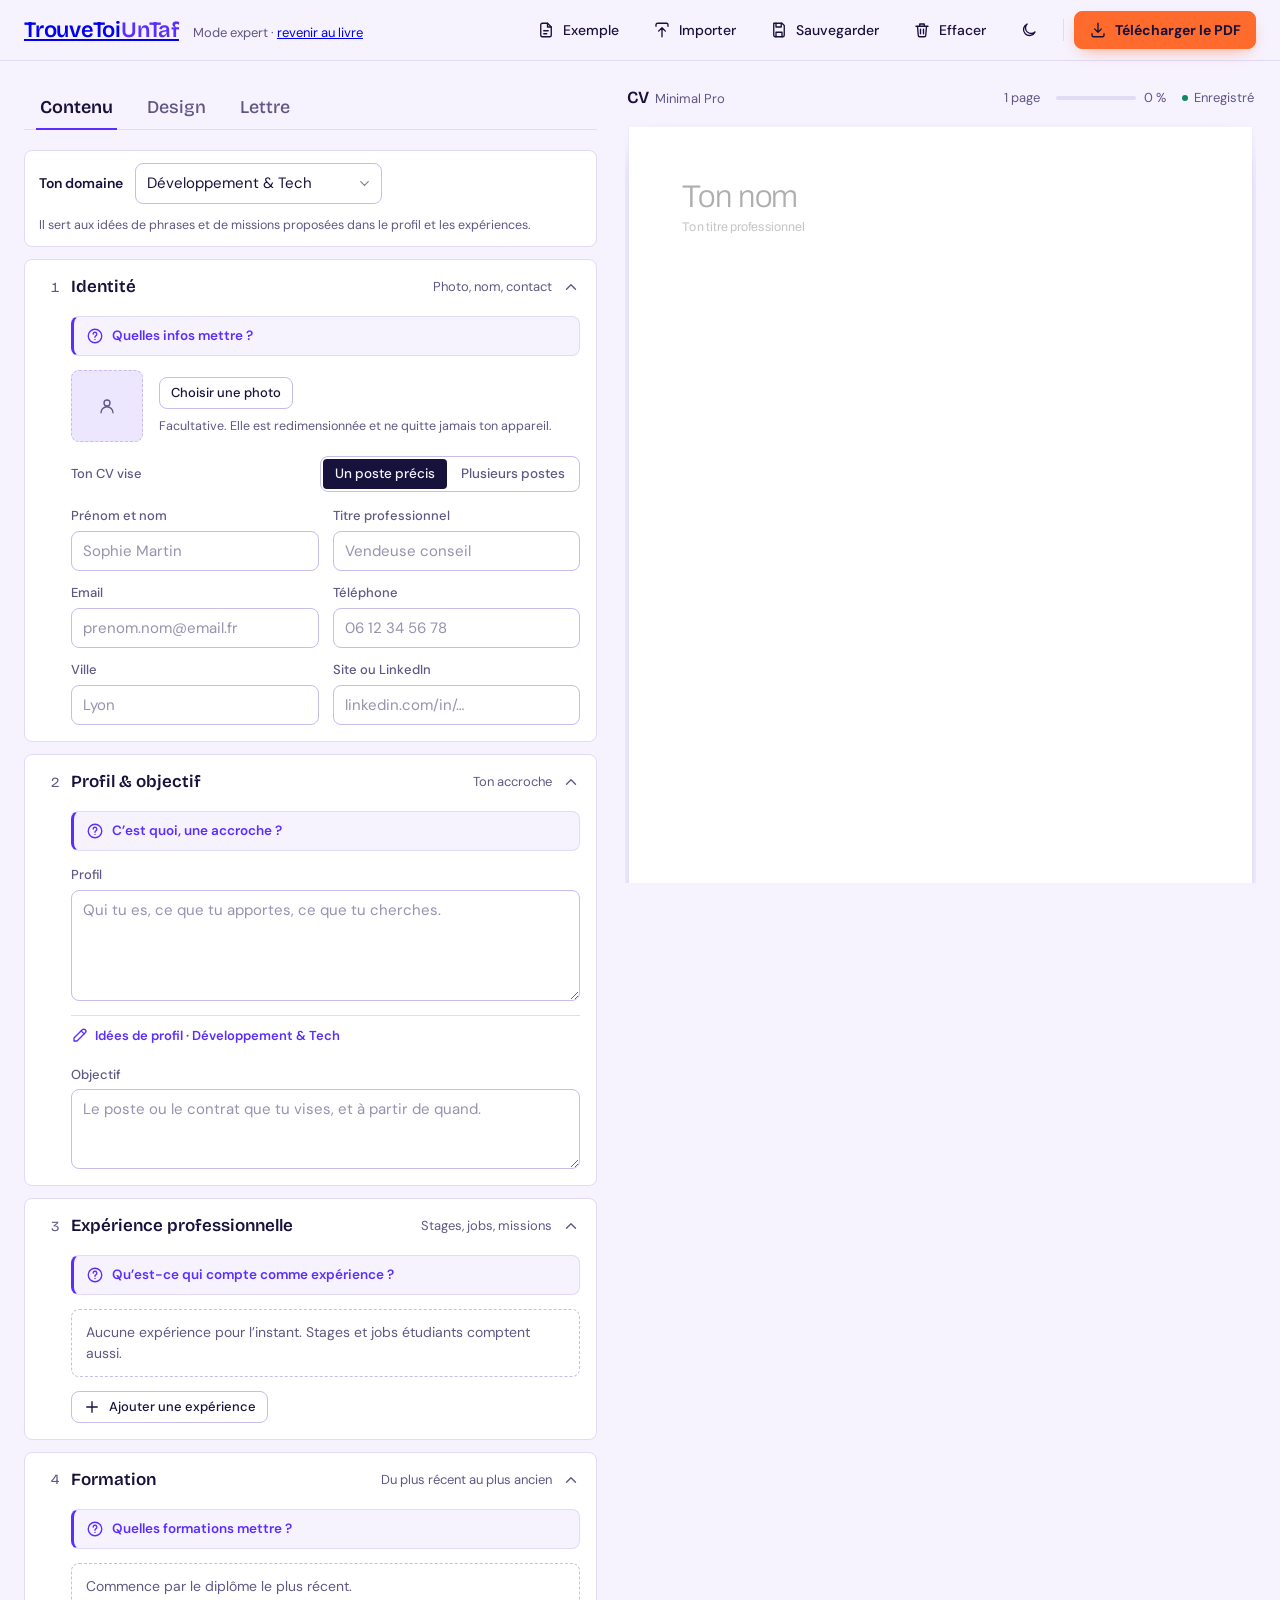
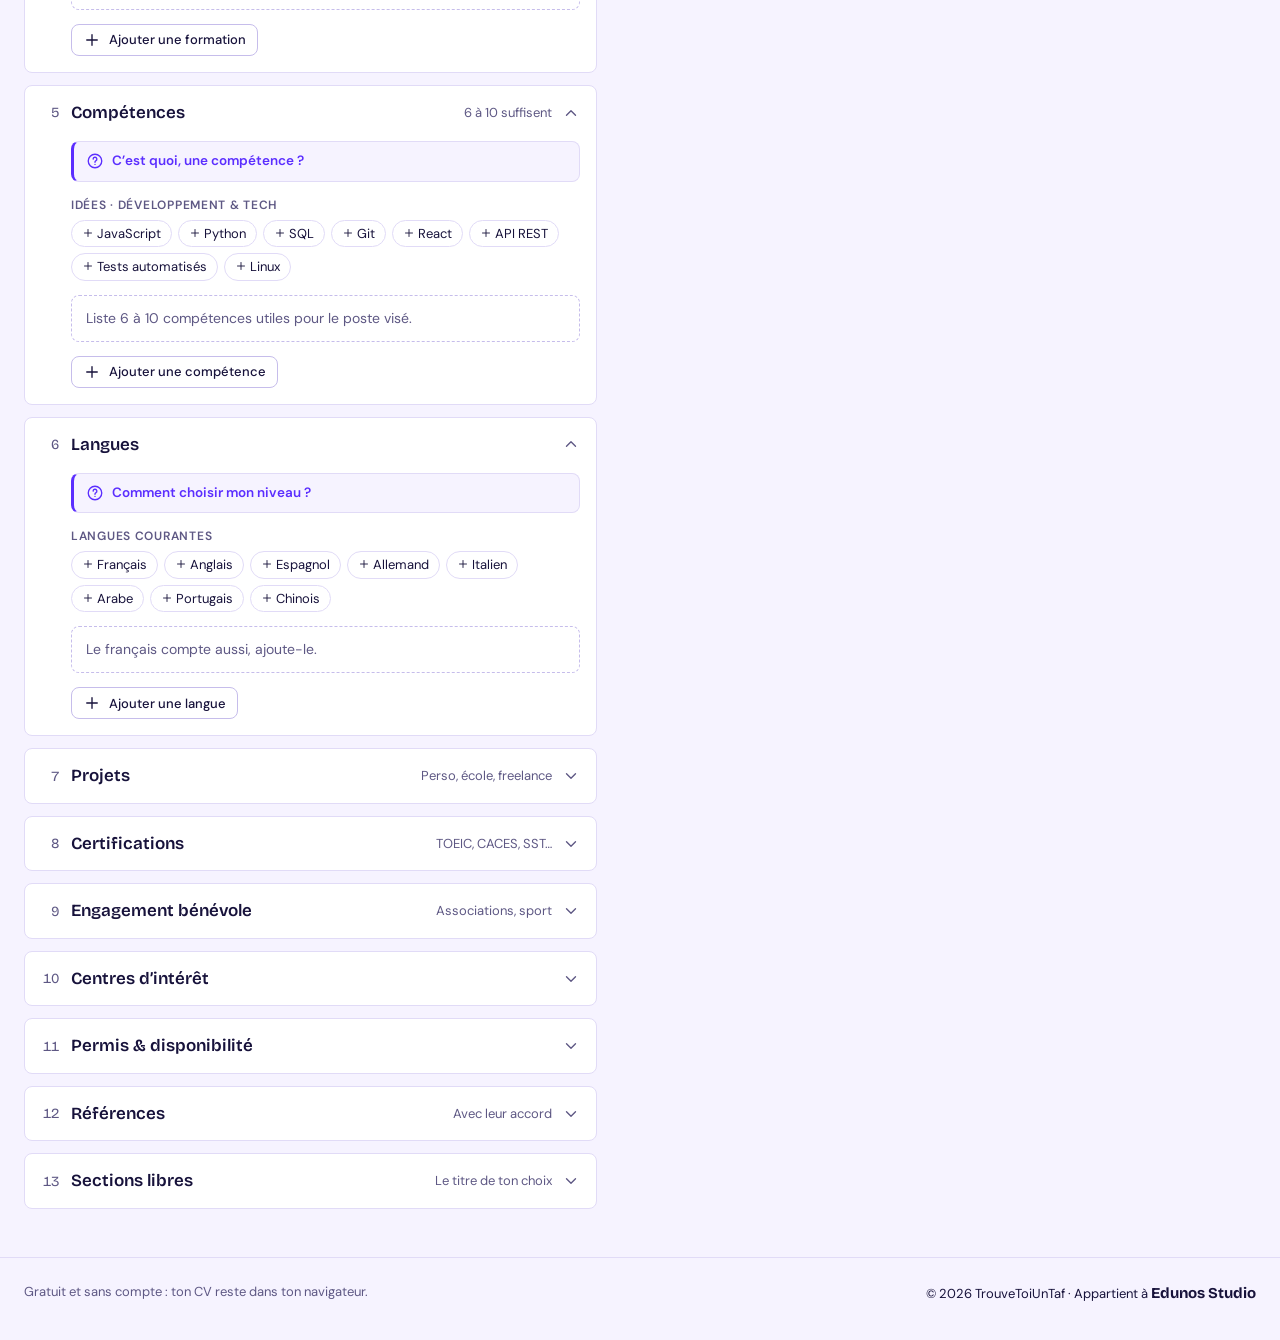
==== commit 4181ded6: "Refonte vivante : palette violet/orange, accueil 3D Three.js, animations GSAP - Palette complémentai" ====
--- a/atelier.html
+++ b/atelier.html
@@ -4,15 +4,15 @@
 <meta charset="UTF-8">
 <meta name="viewport" content="width=device-width, initial-scale=1">
 <title>Mode expert · TrouveToiUnTaf</title>
-<meta name="description" content="Crée ton CV et ta lettre de motivation en quelques minutes : 11 modèles, couleurs et polices au choix, phrases types par métier, conseils en direct, export PDF. Gratuit, sans compte, tes données restent dans ton navigateur.">
-<meta name="theme-color" content="#f5f2ea" media="(prefers-color-scheme: light)">
-<meta name="theme-color" content="#161512" media="(prefers-color-scheme: dark)">
+<meta name="description" content="Crée ton CV et ta lettre de motivation en quelques minutes : 26 modèles, couleurs et polices au choix, phrases types par métier, conseils en direct, export PDF. Gratuit, sans compte, tes données restent dans ton navigateur.">
+<meta name="theme-color" content="#f6f3ff" media="(prefers-color-scheme: light)">
+<meta name="theme-color" content="#0f0b26" media="(prefers-color-scheme: dark)">
 <meta property="og:title" content="TrouveToiUnTaf · CV et lettre de motivation gratuits">
-<meta property="og:description" content="11 modèles, aide à la rédaction, export PDF. Gratuit, sans compte, 100 % privé.">
-<link rel="icon" href="data:image/svg+xml,<svg xmlns='http://www.w3.org/2000/svg' viewBox='0 0 32 32'><rect width='32' height='32' rx='6' fill='%23f5f2ea'/><rect x='8' y='5' width='16' height='22' rx='1.5' fill='white' stroke='%231f3a93' stroke-width='1.6'/><path d='M11.5 11h9M11.5 15h9M11.5 19h6' stroke='%231f3a93' stroke-width='1.6' stroke-linecap='round'/></svg>">
+<meta property="og:description" content="26 modèles, aide à la rédaction, export PDF. Gratuit, sans compte, 100 % privé.">
+<link rel="icon" href="data:image/svg+xml,<svg xmlns='http://www.w3.org/2000/svg' viewBox='0 0 32 32'><rect width='32' height='32' rx='8' fill='%235b2eff'/><rect x='8' y='5' width='16' height='22' rx='1.5' fill='white' stroke='%23ff6b2c' stroke-width='1.6'/><path d='M11.5 11h9M11.5 15h9M11.5 19h6' stroke='%23ff6b2c' stroke-width='1.6' stroke-linecap='round'/></svg>">
 <link rel="preconnect" href="https://fonts.googleapis.com">
 <link rel="preconnect" href="https://fonts.gstatic.com" crossorigin>
-<link rel="stylesheet" href="https://fonts.googleapis.com/css2?family=Archivo:wght@300;400;600;700&family=Crimson+Text:ital,wght@0,400;0,600;1,400&family=DM+Sans:opsz,wght@9..40,400;9..40,500;9..40,600;9..40,700&family=Inter:wght@400;500;600;700&family=Nunito:wght@400;600;700;800&family=Source+Serif+4:opsz,wght@8..60,400;8..60,500;8..60,600;8..60,700&family=Space+Mono:wght@400;700&display=swap">
+<link rel="stylesheet" href="https://fonts.googleapis.com/css2?family=Archivo:wght@300;400;600;700;800;900&family=Bricolage+Grotesque:opsz,wght@12..96,500;12..96,700;12..96,800&family=Crimson+Text:ital,wght@0,400;0,600;1,400&family=DM+Sans:opsz,wght@9..40,400;9..40,500;9..40,600;9..40,700&family=Inter:wght@400;500;600;700&family=Nunito:wght@400;600;700;800&family=Source+Serif+4:opsz,wght@8..60,400;8..60,500;8..60,600;8..60,700&family=Permanent+Marker&family=Pinyon+Script&family=Playfair+Display:ital,wght@0,400;0,600;1,700&family=Shrikhand&family=Poppins:wght@400;600;700&family=Space+Mono:wght@400;700&display=swap">
 <link rel="stylesheet" href="css/app.css">
 <link rel="stylesheet" href="css/cv.css">
 <script>
@@ -50,8 +50,8 @@
 <header class="topbar no-print">
   <div class="topbar__inner">
     <div class="brand">
-      <a class="brand__name" href="index.html" title="Revenir au livre">TrouveToi<em>UnTaf</em></a>
-      <div class="brand__tag">Mode expert · <a href="index.html">revenir au livre</a></div>
+      <a class="brand__name" href="index.html#livre" title="Revenir au livre">TrouveToi<em>UnTaf</em></a>
+      <div class="brand__tag">Mode expert · <a href="index.html#livre">revenir au livre</a></div>
     </div>
     <div class="actions">
       <button type="button" class="btn btn--ghost" data-cmd="example" title="Remplir avec un exemple"><svg class="i"><use href="#i-file"/></svg><span class="lbl">Exemple</span></button>
--- a/css/app.css
+++ b/css/app.css
@@ -1,31 +1,34 @@
 /* =================================================================
-   TrouveToiUnTaf app shell. Visual thesis: a writing desk.
-   Paper ground because the product is a printed A4 sheet; Source Serif 4
-   (a text serif built for documents) on headings only; DM Sans for the UI;
-   one accent, fountain-pen blue. Flat components, 6px radius, hairline rules,
-   no blur, no glow; the only shadow sits under the sheet.
-   Motion: 120-180ms ease-out, colour/border changes only, nothing on scroll.
+   TrouveToiUnTaf app shell. Direction: design/MASTER.md.
+   Vivid complementary palette: electric violet accent on a cool lilac ground,
+   one orange element per screen for the main action, sun yellow for highlights.
+   Bricolage Grotesque on headings, DM Sans for the UI.
    ================================================================= */
 :root {
-  --paper: #f5f2ea;
-  --surface: #fffdf8;
-  --surface-2: #efebe1;
-  --ink: #1b1a17;
-  --muted: #6e6a60;
-  --rule: #e0dacd;
-  --rule-strong: #c9c1af;
-  --accent: #1f3a93;
-  --accent-hover: #172d75;
+  --paper: #f6f3ff;
+  --surface: #ffffff;
+  --surface-2: #ece7ff;
+  --ink: #17123b;
+  --muted: #5e5884;
+  --rule: #e1dbf7;
+  --rule-strong: #c6bdeb;
+  --accent: #5b2eff;
+  --accent-hover: #4a1fe6;
   --accent-ink: #ffffff;
-  --accent-soft: #e6e9f4;
-  --danger: #a4261b;
+  --accent-soft: #ece6ff;
+  --pop: #ff6b2c;
+  --pop-hover: #ff8148;
+  --pop-ink: #17123b;
+  --sun: #ffd23f;
+  --mint: #1fc59a;
+  --danger: #c62a1d;
   --warn: #8a5a00;
-  --warn-soft: #f6ecd4;
-  --success: #2f6b3a;
-  --ring: rgba(31, 58, 147, .25);
-  --sheet-shadow: 0 1px 2px rgba(40, 32, 16, .06), 0 14px 34px -14px rgba(40, 32, 16, .28);
-  --radius: 6px;
-  --f-display: 'Source Serif 4', Georgia, serif;
+  --warn-soft: #fff1c9;
+  --success: #0f8a5f;
+  --ring: rgba(91, 46, 255, .28);
+  --sheet-shadow: 0 1px 2px rgba(23, 18, 59, .08), 0 18px 40px -16px rgba(64, 30, 170, .38);
+  --radius: 8px;
+  --f-display: 'Bricolage Grotesque', 'DM Sans', system-ui, sans-serif;
   --f-ui: 'DM Sans', system-ui, -apple-system, 'Segoe UI', sans-serif;
   --ease: cubic-bezier(.2, .7, .2, 1);
   --t: 150ms;
@@ -33,23 +36,26 @@
   color-scheme: light;
 }
 [data-theme="dark"] {
-  --paper: #161512;
-  --surface: #1e1d19;
-  --surface-2: #27251f;
-  --ink: #ede8dc;
-  --muted: #a39e91;
-  --rule: #34312a;
-  --rule-strong: #4a463c;
-  --accent: #9db0f2;
-  --accent-hover: #b9c7f6;
-  --accent-ink: #10172e;
-  --accent-soft: #232a40;
-  --danger: #f08a7e;
-  --warn: #e3b55a;
-  --warn-soft: #2e2716;
-  --success: #7fc48b;
-  --ring: rgba(157, 176, 242, .3);
-  --sheet-shadow: 0 1px 2px rgba(0, 0, 0, .4), 0 16px 36px -14px rgba(0, 0, 0, .7);
+  --paper: #0f0b26;
+  --surface: #19143a;
+  --surface-2: #241d4d;
+  --ink: #f2eeff;
+  --muted: #ada6d6;
+  --rule: #2c2556;
+  --rule-strong: #42397a;
+  --accent: #a08bff;
+  --accent-hover: #b8a8ff;
+  --accent-ink: #0f0b26;
+  --accent-soft: #2a2160;
+  --pop: #ff7a3d;
+  --pop-hover: #ff9160;
+  --pop-ink: #17123b;
+  --danger: #ff8a7e;
+  --warn: #ffc94d;
+  --warn-soft: #33290f;
+  --success: #4fe0b0;
+  --ring: rgba(160, 139, 255, .35);
+  --sheet-shadow: 0 1px 2px rgba(0, 0, 0, .4), 0 18px 40px -16px rgba(0, 0, 0, .8);
   color-scheme: dark;
 }
 
@@ -75,8 +81,8 @@
   transition: background-color var(--t) var(--ease), border-color var(--t) var(--ease), color var(--t) var(--ease);
 }
 .btn:hover { border-color: var(--ink); }
-.btn--primary { background: var(--accent); border-color: var(--accent); color: var(--accent-ink); font-weight: 600; }
-.btn--primary:hover { background: var(--accent-hover); border-color: var(--accent-hover); }
+.btn--primary { background: var(--pop); border-color: var(--pop); color: var(--pop-ink); font-weight: 700; box-shadow: 0 6px 18px -8px color-mix(in srgb, var(--pop) 80%, transparent); }
+.btn--primary:hover { background: var(--pop-hover); border-color: var(--pop-hover); }
 .btn--ghost { background: transparent; border-color: transparent; color: var(--ink); }
 .btn--ghost:hover { background: var(--surface-2); border-color: transparent; }
 .btn--danger:hover { color: var(--danger); }
@@ -136,7 +142,7 @@
 .card__body { padding: 2px 16px 16px 46px; display: grid; gap: 14px; }
 
 .grid-2 { display: grid; grid-template-columns: 1fr 1fr; gap: 12px 14px; }
-.field { display: grid; gap: 5px; min-width: 0; }
+.field { display: grid; align-content: start; gap: 5px; min-width: 0; }
 .field--wide { grid-column: 1 / -1; }
 .field label, .label { font-size: 13px; font-weight: 500; color: var(--muted); }
 .help { font-size: 12.5px; color: var(--muted); }
@@ -262,7 +268,7 @@
 /* ---------- Footer, toast ---------- */
 .site-footer { max-width: 1480px; margin: 24px auto 0; padding: 24px 24px 36px; border-top: 1px solid var(--rule); color: var(--muted); font-size: 13px; display: flex; justify-content: space-between; gap: 8px 24px; flex-wrap: wrap; }
 .site-footer .owner { color: var(--ink); }
-.site-footer .owner strong { font-family: var(--f-display); font-weight: 600; font-size: 15px; }
+.site-footer .owner strong { font-family: var(--f-display); font-weight: 700; font-size: 15px; }
 .toast {
   position: fixed; left: 50%; bottom: 24px; z-index: 60; max-width: min(92vw, 460px); transform: translate(-50%, 8px); opacity: 0; pointer-events: none;
   background: var(--ink); color: var(--paper); padding: 11px 16px; border-radius: var(--radius); font-size: 14px; transition: opacity var(--t) var(--ease), transform var(--t) var(--ease);
--- a/css/cv.css
+++ b/css/cv.css
@@ -7,7 +7,7 @@
   --a: #1a1a1a; --d: 1;
   --fh: 'DM Sans', Arial, sans-serif; --fb: var(--fh);
   --a-soft: color-mix(in srgb, var(--a) 12%, #fff);
-  position: relative; width: 210mm; min-height: 297mm; padding: 16mm 15mm;
+  position: relative; width: 210mm; min-height: 297mm; padding: calc(16mm * var(--d)) calc(15mm * var(--d));
   background: #fff; color: #1f1f1f;
   font-family: var(--fb); font-size: calc(10pt * var(--d)); line-height: 1.5;
   overflow: hidden; overflow-wrap: anywhere;
@@ -20,45 +20,45 @@
 .cv .ph { opacity: .35; }
 .cv :where(h1, h2, h3) { font-family: var(--fh); }
 
-.cv__head { display: flex; align-items: center; gap: 7mm; margin-bottom: calc(7mm * var(--d)); position: relative; z-index: 1; }
+.cv__head { display: flex; align-items: center; gap: calc(7mm * var(--d)); margin-bottom: calc(7mm * var(--d)); position: relative; z-index: 1; }
 .cv__photo { width: 30mm; height: 30mm; object-fit: cover; flex: none; display: block; }
 .cv__headtext { min-width: 0; flex: 1; }
-.cv__name { font-size: 26pt; line-height: 1.05; font-weight: 600; letter-spacing: -.01em; }
-.cv__title { font-size: 12pt; margin-top: 1.5mm; }
-.cv__contact { display: flex; flex-wrap: wrap; gap: 1mm 5mm; margin-top: 3.5mm; font-size: 9pt; }
+.cv__name { font-size: calc(26pt * var(--d)); line-height: 1.05; font-weight: 600; letter-spacing: -.01em; }
+.cv__title { font-size: calc(12pt * var(--d)); margin-top: calc(1.5mm * var(--d)); }
+.cv__contact { display: flex; flex-wrap: wrap; gap: calc(1mm * var(--d)) calc(5mm * var(--d)); margin-top: calc(3.5mm * var(--d)); font-size: calc(9pt * var(--d)); }
 
 .cv-sec { margin-top: calc(6.5mm * var(--d)); position: relative; z-index: 1; }
 .cv-sec:first-child { margin-top: 0; }
-.cv-sec__title { font-size: 10.5pt; font-weight: 700; margin-bottom: calc(3mm * var(--d)); break-after: avoid; }
+.cv-sec__title { font-size: calc(10.5pt * var(--d)); font-weight: 700; margin-bottom: calc(3mm * var(--d)); break-after: avoid; }
 .entry { margin-bottom: calc(4mm * var(--d)); break-inside: avoid; }
 .entry:last-child { margin-bottom: 0; }
-.entry__head { display: flex; justify-content: space-between; align-items: baseline; gap: 4mm; }
+.entry__head { display: flex; justify-content: space-between; align-items: baseline; gap: calc(4mm * var(--d)); }
 .entry h3 { font-size: 1.05em; font-weight: 600; }
 .entry__date { font-size: .85em; white-space: nowrap; opacity: .7; }
 .entry__sub { font-size: .95em; opacity: .75; }
-.entry__desc { margin-top: 1mm; }
-.entry__bullets { margin-top: 1.2mm; padding-left: 4.5mm; list-style: disc; }
-.entry__bullets li { margin-bottom: .6mm; }
+.entry__desc { margin-top: calc(1mm * var(--d)); }
+.entry__bullets { margin-top: calc(1.2mm * var(--d)); padding-left: calc(4.5mm * var(--d)); list-style: disc; }
+.entry__bullets li { margin-bottom: calc(.6mm * var(--d)); }
 .entry__bullets li:last-child { margin-bottom: 0; }
 
 .levels { display: grid; gap: calc(2.5mm * var(--d)) 6mm; }
-.level { display: grid; grid-template-columns: 1fr auto; align-items: center; column-gap: 3mm; break-inside: avoid; }
+.level { display: grid; grid-template-columns: 1fr auto; align-items: center; column-gap: calc(3mm * var(--d)); break-inside: avoid; }
 .level__name { font-weight: 500; }
 .level__label { font-size: .85em; opacity: .65; }
 .cv .dots, .cv .meter { display: none; }
-.cv.lv-dots .dots { display: inline-flex; gap: 1.1mm; }
+.cv.lv-dots .dots { display: inline-flex; gap: calc(1.1mm * var(--d)); }
 .dots i { width: 2.1mm; height: 2.1mm; border-radius: 50%; background: color-mix(in srgb, currentColor 18%, transparent); }
 .dots i.on { background: var(--a); }
 .cv.lv-bars .meter { display: block; }
-.meter { grid-column: 1 / -1; height: 1.2mm; border-radius: 1mm; background: color-mix(in srgb, currentColor 15%, transparent); margin-top: 1.2mm; overflow: hidden; }
+.meter { grid-column: 1 / -1; height: 1.2mm; border-radius: 1mm; background: color-mix(in srgb, currentColor 15%, transparent); margin-top: calc(1.2mm * var(--d)); overflow: hidden; }
 .meter i { display: block; height: 100%; background: var(--a); border-radius: inherit; }
 .cv.lv-dots .level__label, .cv.lv-bars .level__label, .cv.lv-hidden .level__label { display: none; }
 
-.chips { display: flex; flex-wrap: wrap; gap: 1.8mm; }
-.chips li { padding: .7mm 2.8mm; border-radius: 99px; border: .3mm solid color-mix(in srgb, currentColor 30%, transparent); font-size: .9em; }
-.infos { display: grid; gap: 1mm; }
+.chips { display: flex; flex-wrap: wrap; gap: calc(1.8mm * var(--d)); }
+.chips li { padding: calc(.7mm * var(--d)) calc(2.8mm * var(--d)); border-radius: 99px; border: .3mm solid color-mix(in srgb, currentColor 30%, transparent); font-size: .9em; }
+.infos { display: grid; gap: calc(1mm * var(--d)); }
 .infos b { font-weight: 600; }
-.refs { display: grid; grid-template-columns: 1fr 1fr; gap: 3mm 6mm; }
+.refs { display: grid; grid-template-columns: 1fr 1fr; gap: calc(3mm * var(--d)) calc(6mm * var(--d)); }
 .refs li { break-inside: avoid; }
 .refs b { display: block; font-weight: 600; }
 .refs span { display: block; font-size: .92em; opacity: .75; }
@@ -67,42 +67,42 @@
 /* Sidebar layouts */
 .cv--side { display: grid; padding: 0; }
 .cv__side, .cv__main { min-width: 0; }
-.cv__side .cv__photo { width: 100%; height: auto; aspect-ratio: 1; margin-bottom: 6mm; }
-.cv__side .cv__contact { display: grid; gap: 1.5mm; margin: 0; }
+.cv__side .cv__photo { width: 100%; height: auto; aspect-ratio: 1; margin-bottom: calc(6mm * var(--d)); }
+.cv__side .cv__contact { display: grid; gap: calc(1.5mm * var(--d)); margin: 0; }
 .cv__side .levels, .cv__side .refs { grid-template-columns: 1fr !important; }
 
 /* Letter */
 .letter { position: relative; z-index: 1; font-size: calc(10.5pt * var(--d)); line-height: 1.6; }
-.letter__to { margin: 4mm 0 0 auto; width: 72mm; }
+.letter__to { margin: calc(4mm * var(--d)) 0 0 auto; width: 72mm; }
 .letter__to strong { font-weight: 600; }
-.letter__place { margin-top: 8mm; text-align: right; }
-.letter__obj { margin-top: 8mm; }
+.letter__place { margin-top: calc(8mm * var(--d)); text-align: right; }
+.letter__obj { margin-top: calc(8mm * var(--d)); }
 .letter__obj strong { font-weight: 700; }
-.letter__appel { margin-top: 7mm; }
-.letter__body p { margin-top: 3.5mm; text-align: justify; hyphens: auto; }
-.letter__closing { margin-top: 5mm; }
-.letter__sign { margin-top: 10mm; margin-left: auto; width: 72mm; font-weight: 600; }
-.cv--side .letter { margin-top: 6mm; }
+.letter__appel { margin-top: calc(7mm * var(--d)); }
+.letter__body p { margin-top: calc(3.5mm * var(--d)); text-align: justify; hyphens: auto; }
+.letter__closing { margin-top: calc(5mm * var(--d)); }
+.letter__sign { margin-top: calc(10mm * var(--d)); margin-left: auto; width: 72mm; font-weight: 600; }
+.cv--side .letter { margin-top: calc(6mm * var(--d)); }
 
 /* ---------- 1. Minimal Pro ---------- */
-.cv--minimal-pro { --a: #1a1a1a; --fh: 'Archivo', Arial, sans-serif; color: #1a1a1a; padding: 18mm; }
+.cv--minimal-pro { --a: #1a1a1a; --fh: 'Archivo', Arial, sans-serif; color: #1a1a1a; padding: calc(18mm * var(--d)); }
 .cv--minimal-pro .cv__photo { border-radius: 1mm; width: 28mm; height: 28mm; }
-.cv--minimal-pro .cv__name { font-weight: 300; font-size: 30pt; letter-spacing: -.02em; }
+.cv--minimal-pro .cv__name { font-weight: 300; font-size: calc(30pt * var(--d)); letter-spacing: -.02em; }
 .cv--minimal-pro .cv__title { color: #5c5c5c; }
 .cv--minimal-pro .cv__contact { color: #777; }
-.cv--minimal-pro .cv-sec__title { font-size: 8.5pt; font-weight: 600; text-transform: uppercase; letter-spacing: .18em; padding-bottom: 1.8mm; border-bottom: .25mm solid #e2e2e2; color: var(--a); }
+.cv--minimal-pro .cv-sec__title { font-size: calc(8.5pt * var(--d)); font-weight: 600; text-transform: uppercase; letter-spacing: .18em; padding-bottom: calc(1.8mm * var(--d)); border-bottom: .25mm solid #e2e2e2; color: var(--a); }
 .cv--minimal-pro .cv-text, .cv--minimal-pro .entry__bullets, .cv--minimal-pro .entry__desc { color: #444; }
 .cv--minimal-pro .levels, .cv--minimal-pro .refs { grid-template-columns: 1fr 1fr; }
 
 /* ---------- 2. Corporate ---------- */
-.cv--corporate { --a: #1e3a5f; --fh: 'Source Serif 4', Georgia, serif; --fb: 'Inter', Arial, sans-serif; padding: 0 0 15mm; font-size: calc(9.6pt * var(--d)); }
-.cv--corporate .cv__head { background: var(--a); color: #fff; padding: 13mm 15mm 11mm; margin-bottom: 7mm; }
+.cv--corporate { --a: #1e3a5f; --fh: 'Source Serif 4', Georgia, serif; --fb: 'Inter', Arial, sans-serif; padding: 0 0 calc(15mm * var(--d)); font-size: calc(9.6pt * var(--d)); }
+.cv--corporate .cv__head { background: var(--a); color: #fff; padding: calc(13mm * var(--d)) calc(15mm * var(--d)) calc(11mm * var(--d)); margin-bottom: calc(7mm * var(--d)); }
 .cv--corporate .cv__photo { width: 28mm; height: 28mm; border-radius: 50%; border: .8mm solid rgba(255,255,255,.85); }
-.cv--corporate .cv__name { font-size: 27pt; font-weight: 600; letter-spacing: 0; }
-.cv--corporate .cv__title { color: rgba(255,255,255,.82); font-size: 11.5pt; }
-.cv--corporate .cv__contact { color: rgba(255,255,255,.82); font-size: 8.8pt; }
-.cv--corporate > .cv-sec, .cv--corporate > .letter { margin-left: 15mm; margin-right: 15mm; }
-.cv--corporate .cv-sec__title { color: var(--a); font-size: 8.8pt; text-transform: uppercase; letter-spacing: .14em; padding-bottom: 1.5mm; border-bottom: .5mm solid var(--a); }
+.cv--corporate .cv__name { font-size: calc(27pt * var(--d)); font-weight: 600; letter-spacing: 0; }
+.cv--corporate .cv__title { color: rgba(255,255,255,.82); font-size: calc(11.5pt * var(--d)); }
+.cv--corporate .cv__contact { color: rgba(255,255,255,.82); font-size: calc(8.8pt * var(--d)); }
+.cv--corporate > .cv-sec, .cv--corporate > .letter { margin-left: calc(15mm * var(--d)); margin-right: calc(15mm * var(--d)); }
+.cv--corporate .cv-sec__title { color: var(--a); font-size: calc(8.8pt * var(--d)); text-transform: uppercase; letter-spacing: .14em; padding-bottom: calc(1.5mm * var(--d)); border-bottom: .5mm solid var(--a); }
 .cv--corporate .entry h3 { color: #111; }
 .cv--corporate .entry__date { color: var(--a); opacity: 1; font-weight: 600; }
 .cv--corporate .levels, .cv--corporate .refs { grid-template-columns: 1fr 1fr; }
@@ -111,32 +111,32 @@
 /* ---------- 3. Timeline ---------- */
 .cv--timeline { --a: #0f766e; --fh: 'DM Sans', Arial, sans-serif; color: #1c2321; }
 .cv--timeline .cv__photo { width: 27mm; height: 27mm; border-radius: 50%; }
-.cv--timeline .cv__name { font-size: 28pt; font-weight: 700; letter-spacing: -.02em; }
+.cv--timeline .cv__name { font-size: calc(28pt * var(--d)); font-weight: 700; letter-spacing: -.02em; }
 .cv--timeline .cv__title { color: var(--a); font-weight: 600; }
 .cv--timeline .cv__contact { color: #5b6664; }
-.cv--timeline .cv__head { padding-bottom: 6mm; border-bottom: .3mm solid #e3e8e7; }
-.cv--timeline .cv-sec__title { display: flex; align-items: center; gap: 2.5mm; font-size: 11pt; color: #1c2321; }
+.cv--timeline .cv__head { padding-bottom: calc(6mm * var(--d)); border-bottom: .3mm solid #e3e8e7; }
+.cv--timeline .cv-sec__title { display: flex; align-items: center; gap: calc(2.5mm * var(--d)); font-size: calc(11pt * var(--d)); color: #1c2321; }
 .cv--timeline .cv-sec__title::before { content: ''; width: 2.4mm; height: 2.4mm; background: var(--a); border-radius: .5mm; }
-.cv--timeline .entry { position: relative; margin: 0 0 0 1.2mm; padding: 0 0 calc(4.5mm * var(--d)) 6.5mm; border-left: .45mm solid color-mix(in srgb, var(--a) 30%, #fff); }
+.cv--timeline .entry { position: relative; margin: 0 0 0 calc(1.2mm * var(--d)); padding: 0 0 calc(4.5mm * var(--d)) 6.5mm; border-left: .45mm solid color-mix(in srgb, var(--a) 30%, #fff); }
 .cv--timeline .entry:last-child { border-left-color: transparent; padding-bottom: 0; }
 .cv--timeline .entry::before { content: ''; position: absolute; left: -1.75mm; top: .8mm; width: 3.1mm; height: 3.1mm; border-radius: 50%; background: #fff; border: .65mm solid var(--a); }
-.cv--timeline .entry__head { flex-direction: column-reverse; align-items: flex-start; gap: .3mm; }
+.cv--timeline .entry__head { flex-direction: column-reverse; align-items: flex-start; gap: calc(.3mm * var(--d)); }
 .cv--timeline .entry__date { color: var(--a); opacity: 1; font-weight: 600; font-size: .82em; text-transform: uppercase; letter-spacing: .06em; }
 .cv--timeline .levels, .cv--timeline .refs { grid-template-columns: 1fr 1fr; }
 .cv--timeline .chips li { background: var(--a-soft); border-color: transparent; color: color-mix(in srgb, var(--a) 80%, #000); }
 
 /* ---------- 4. Modern Asymmetric (left sidebar) ---------- */
 .cv--modern-asymmetric { --a: #fbbf24; --fh: 'Inter', Arial, sans-serif; color: #18181b; grid-template-columns: 68mm 1fr; font-size: calc(9.5pt * var(--d)); }
-.cv--modern-asymmetric .cv__side { background: #18181b; color: #e4e4e7; padding: 14mm 8mm; }
-.cv--modern-asymmetric .cv__main { padding: 16mm 12mm 14mm; }
-.cv--modern-asymmetric .cv__name { font-size: 26pt; font-weight: 700; letter-spacing: -.02em; }
-.cv--modern-asymmetric .cv__title { color: #52525b; font-weight: 500; margin-bottom: 2mm; }
-.cv--modern-asymmetric .cv__contact { font-size: 9pt; }
-.cv--modern-asymmetric .cv-sec__title { font-size: 10pt; text-transform: uppercase; letter-spacing: .1em; }
+.cv--modern-asymmetric .cv__side { background: #18181b; color: #e4e4e7; padding: calc(14mm * var(--d)) calc(8mm * var(--d)); }
+.cv--modern-asymmetric .cv__main { padding: calc(16mm * var(--d)) calc(12mm * var(--d)) calc(14mm * var(--d)); }
+.cv--modern-asymmetric .cv__name { font-size: calc(26pt * var(--d)); font-weight: 700; letter-spacing: -.02em; }
+.cv--modern-asymmetric .cv__title { color: #52525b; font-weight: 500; margin-bottom: calc(2mm * var(--d)); }
+.cv--modern-asymmetric .cv__contact { font-size: calc(9pt * var(--d)); }
+.cv--modern-asymmetric .cv-sec__title { font-size: calc(10pt * var(--d)); text-transform: uppercase; letter-spacing: .1em; }
 .cv--modern-asymmetric .cv__side .cv-sec__title { color: var(--a); }
-.cv--modern-asymmetric .cv__main .cv-sec__title { display: flex; align-items: center; gap: 3mm; }
+.cv--modern-asymmetric .cv__main .cv-sec__title { display: flex; align-items: center; gap: calc(3mm * var(--d)); }
 .cv--modern-asymmetric .cv__main .cv-sec__title::after { content: ''; flex: 1; height: .3mm; background: #e4e4e7; }
-.cv--modern-asymmetric .cv__main .entry { padding-left: 3.5mm; border-left: .8mm solid var(--a); }
+.cv--modern-asymmetric .cv__main .entry { padding-left: calc(3.5mm * var(--d)); border-left: .8mm solid var(--a); }
 .cv--modern-asymmetric .cv-text, .cv--modern-asymmetric .entry__bullets, .cv--modern-asymmetric .entry__desc { color: #3f3f46; }
 .cv--modern-asymmetric .cv__side .cv-text { color: #d4d4d8; }
 .cv--modern-asymmetric .level__label { opacity: .6; }
@@ -144,28 +144,28 @@
 
 /* ---------- 5. Compact (right sidebar) ---------- */
 .cv--compact { --a: #334155; --fh: 'Inter', Arial, sans-serif; color: #1e293b; grid-template-columns: 1fr 60mm; font-size: calc(8.9pt * var(--d)); line-height: 1.42; }
-.cv--compact .cv__main { padding: 12mm 9mm 12mm 12mm; }
-.cv--compact .cv__side { order: 2; background: color-mix(in srgb, var(--a) 7%, #fff); padding: 12mm 8mm; }
-.cv--compact .cv__side .cv__photo { aspect-ratio: 1; border-radius: 1.5mm; margin-bottom: 5mm; }
-.cv--compact .cv__name { font-size: 22pt; font-weight: 700; letter-spacing: -.02em; }
-.cv--compact .cv__title { color: var(--a); font-weight: 600; font-size: 10.5pt; margin-bottom: 1mm; }
+.cv--compact .cv__main { padding: calc(12mm * var(--d)) calc(9mm * var(--d)) calc(12mm * var(--d)) calc(12mm * var(--d)); }
+.cv--compact .cv__side { order: 2; background: color-mix(in srgb, var(--a) 7%, #fff); padding: calc(12mm * var(--d)) calc(8mm * var(--d)); }
+.cv--compact .cv__side .cv__photo { aspect-ratio: 1; border-radius: 1.5mm; margin-bottom: calc(5mm * var(--d)); }
+.cv--compact .cv__name { font-size: calc(22pt * var(--d)); font-weight: 700; letter-spacing: -.02em; }
+.cv--compact .cv__title { color: var(--a); font-weight: 600; font-size: calc(10.5pt * var(--d)); margin-bottom: calc(1mm * var(--d)); }
 .cv--compact .cv-sec { margin-top: calc(4.5mm * var(--d)); }
-.cv--compact .cv-sec__title { font-size: 8.3pt; text-transform: uppercase; letter-spacing: .12em; color: var(--a); margin-bottom: 2mm; padding-bottom: 1mm; border-bottom: .25mm solid color-mix(in srgb, var(--a) 25%, #fff); }
+.cv--compact .cv-sec__title { font-size: calc(8.3pt * var(--d)); text-transform: uppercase; letter-spacing: .12em; color: var(--a); margin-bottom: calc(2mm * var(--d)); padding-bottom: calc(1mm * var(--d)); border-bottom: .25mm solid color-mix(in srgb, var(--a) 25%, #fff); }
 .cv--compact .entry { margin-bottom: calc(2.8mm * var(--d)); }
-.cv--compact .entry__bullets { margin-top: .6mm; }
-.cv--compact .entry__bullets li { margin-bottom: .2mm; }
-.cv--compact .levels { gap: 1.6mm; }
-.cv--compact .cv__contact { font-size: 8.5pt; }
+.cv--compact .entry__bullets { margin-top: calc(.6mm * var(--d)); }
+.cv--compact .entry__bullets li { margin-bottom: calc(.2mm * var(--d)); }
+.cv--compact .levels { gap: calc(1.6mm * var(--d)); }
+.cv--compact .cv__contact { font-size: calc(8.5pt * var(--d)); }
 
 /* ---------- 6. Elegant Classic ---------- */
-.cv--elegant-classic { --a: #8b7355; --fh: 'Crimson Text', Georgia, serif; --fb: var(--fh); background: #faf9f7; color: #2d2d2d; font-size: calc(11.5pt * var(--d)); padding: 20mm; border: .3mm solid #d4c5b9; }
-.cv--elegant-classic .cv__head { flex-direction: column; text-align: center; gap: 4mm; }
+.cv--elegant-classic { --a: #8b7355; --fh: 'Crimson Text', Georgia, serif; --fb: var(--fh); background: #faf9f7; color: #2d2d2d; font-size: calc(11.5pt * var(--d)); padding: calc(20mm * var(--d)); border: .3mm solid #d4c5b9; }
+.cv--elegant-classic .cv__head { flex-direction: column; text-align: center; gap: calc(4mm * var(--d)); }
 .cv--elegant-classic .cv__photo { border-radius: 50%; border: .8mm solid var(--a); width: 32mm; height: 32mm; }
-.cv--elegant-classic .cv__name { font-size: 30pt; font-weight: 400; letter-spacing: .02em; }
-.cv--elegant-classic .cv__title { color: var(--a); font-style: italic; font-size: 13pt; }
-.cv--elegant-classic .cv__contact { justify-content: center; color: #6b6b6b; font-size: 10pt; }
-.cv--elegant-classic .cv__contact li + li::before { content: '◆'; font-size: 5pt; vertical-align: middle; margin: 0 5mm 0 -2.5mm; color: color-mix(in srgb, var(--a) 60%, #fff); }
-.cv--elegant-classic .cv-sec__title { display: flex; align-items: center; gap: 4mm; color: var(--a); font-size: 13pt; font-weight: 600; }
+.cv--elegant-classic .cv__name { font-size: calc(30pt * var(--d)); font-weight: 400; letter-spacing: .02em; }
+.cv--elegant-classic .cv__title { color: var(--a); font-style: italic; font-size: calc(13pt * var(--d)); }
+.cv--elegant-classic .cv__contact { justify-content: center; color: #6b6b6b; font-size: calc(10pt * var(--d)); }
+.cv--elegant-classic .cv__contact li + li::before { content: '◆'; font-size: calc(5pt * var(--d)); vertical-align: middle; margin: 0 calc(5mm * var(--d)) 0 calc(-2.5mm * var(--d)); color: color-mix(in srgb, var(--a) 60%, #fff); }
+.cv--elegant-classic .cv-sec__title { display: flex; align-items: center; gap: calc(4mm * var(--d)); color: var(--a); font-size: calc(13pt * var(--d)); font-weight: 600; }
 .cv--elegant-classic .cv-sec__title::before, .cv--elegant-classic .cv-sec__title::after { content: ''; flex: 1; height: .25mm; background: #d4c5b9; }
 .cv--elegant-classic .cv-text { text-align: justify; color: #3d3d3d; }
 .cv--elegant-classic .entry__sub, .cv--elegant-classic .entry__date { font-style: italic; }
@@ -173,54 +173,54 @@
 .cv--elegant-classic .level__label { color: var(--a); font-style: italic; opacity: 1; }
 .cv--elegant-classic .chips { justify-content: center; }
 .cv--elegant-classic .chips li { border: 0; padding: 0; font-style: italic; }
-.cv--elegant-classic .chips li + li::before { content: '·'; margin-right: 1.8mm; color: var(--a); }
+.cv--elegant-classic .chips li + li::before { content: '·'; margin-right: calc(1.8mm * var(--d)); color: var(--a); }
 
 /* ---------- 7. Pastel ---------- */
 .cv--pastel { --a: #b57edc; --fh: 'Nunito', Arial, sans-serif; background: #fffaf5; color: #2f2a33; }
-.cv--pastel .cv__head { background: color-mix(in srgb, var(--a) 14%, #fff); border-radius: 5mm; padding: 7mm; }
+.cv--pastel .cv__head { background: color-mix(in srgb, var(--a) 14%, #fff); border-radius: 5mm; padding: calc(7mm * var(--d)); }
 .cv--pastel .cv__photo { width: 30mm; height: 30mm; border-radius: 50%; border: 1.2mm solid #fff; }
-.cv--pastel .cv__name { font-size: 27pt; font-weight: 800; letter-spacing: -.01em; color: color-mix(in srgb, var(--a) 45%, #1f1a24); }
+.cv--pastel .cv__name { font-size: calc(27pt * var(--d)); font-weight: 800; letter-spacing: -.01em; color: color-mix(in srgb, var(--a) 45%, #1f1a24); }
 .cv--pastel .cv__title { font-weight: 600; color: #5c5463; }
 .cv--pastel .cv__contact { color: #6f6676; }
-.cv--pastel .cv-sec__title { display: inline-block; padding: 1mm 4mm; border-radius: 99px; font-size: 10pt; font-weight: 800; background: color-mix(in srgb, var(--a) 20%, #fff); color: color-mix(in srgb, var(--a) 45%, #1f1a24); }
-.cv--pastel .entry { background: #fff; border: .3mm solid color-mix(in srgb, var(--a) 18%, #fff); border-radius: 3mm; padding: 3mm 4mm; }
-.cv--pastel .entry__date { background: color-mix(in srgb, var(--a) 14%, #fff); opacity: 1; padding: .2mm 2.2mm; border-radius: 99px; font-weight: 700; color: color-mix(in srgb, var(--a) 45%, #1f1a24); }
+.cv--pastel .cv-sec__title { display: inline-block; padding: calc(1mm * var(--d)) calc(4mm * var(--d)); border-radius: 99px; font-size: calc(10pt * var(--d)); font-weight: 800; background: color-mix(in srgb, var(--a) 20%, #fff); color: color-mix(in srgb, var(--a) 45%, #1f1a24); }
+.cv--pastel .entry { background: #fff; border: .3mm solid color-mix(in srgb, var(--a) 18%, #fff); border-radius: 3mm; padding: calc(3mm * var(--d)) calc(4mm * var(--d)); }
+.cv--pastel .entry__date { background: color-mix(in srgb, var(--a) 14%, #fff); opacity: 1; padding: calc(.2mm * var(--d)) calc(2.2mm * var(--d)); border-radius: 99px; font-weight: 700; color: color-mix(in srgb, var(--a) 45%, #1f1a24); }
 .cv--pastel .levels, .cv--pastel .refs { grid-template-columns: 1fr 1fr; }
 .cv--pastel .chips li { background: color-mix(in srgb, var(--a) 14%, #fff); border-color: transparent; font-weight: 600; }
 
 /* ---------- 8. Bold Creative ---------- */
-.cv--bold-creative { --a: #dc2626; --fh: 'DM Sans', Arial, sans-serif; background: linear-gradient(140deg, #fef3c7 0%, #fcd34d 100%); color: #1e293b; padding: 15mm 14mm; }
+.cv--bold-creative { --a: #dc2626; --fh: 'DM Sans', Arial, sans-serif; background: linear-gradient(140deg, #fef3c7 0%, #fcd34d 100%); color: #1e293b; padding: calc(15mm * var(--d)) calc(14mm * var(--d)); }
 .cv--bold-creative::before { content: ''; position: absolute; top: 0; right: 0; width: 88mm; height: 64mm; background: var(--a); clip-path: polygon(28% 0, 100% 0, 100% 100%, 0 100%); }
 .cv--bold-creative .cv__head { flex-direction: row-reverse; justify-content: space-between; min-height: 40mm; }
 .cv--bold-creative .cv__photo { width: 36mm; height: 36mm; border-radius: 50%; border: 2mm solid #1e293b; }
-.cv--bold-creative .cv__name { font-size: 34pt; font-weight: 700; line-height: .95; transform: rotate(-1.5deg); transform-origin: left; text-transform: uppercase; }
-.cv--bold-creative .cv__title { font-size: 13pt; font-weight: 700; margin-top: 3mm; }
-.cv--bold-creative .cv__contact { display: inline-flex; background: #fff; padding: 1.5mm 3.5mm; font-weight: 500; }
-.cv--bold-creative .cv-sec__title { display: inline-block; background: #1e293b; color: #fff; text-transform: uppercase; font-size: 11pt; padding: 1.2mm 3.5mm; transform: skew(-6deg); letter-spacing: .04em; }
-.cv--bold-creative .entry { background: rgba(255,255,255,.85); padding: 3mm 4mm; border-radius: 1.5mm; border-left: 1.5mm solid var(--a); }
-.cv--bold-creative .entry__date { background: #1e293b; color: #fde68a; opacity: 1; padding: .3mm 2mm; border-radius: 99px; font-weight: 700; }
-.cv--bold-creative .levels { display: flex; flex-wrap: wrap; gap: 2mm; }
-.cv--bold-creative .level { display: inline-flex; gap: 2mm; background: #1e293b; color: #fff; padding: 1.2mm 3.5mm; border-radius: 99px; }
+.cv--bold-creative .cv__name { font-size: calc(34pt * var(--d)); font-weight: 700; line-height: .95; transform: rotate(-1.5deg); transform-origin: left; text-transform: uppercase; }
+.cv--bold-creative .cv__title { font-size: calc(13pt * var(--d)); font-weight: 700; margin-top: calc(3mm * var(--d)); }
+.cv--bold-creative .cv__contact { display: inline-flex; background: #fff; padding: calc(1.5mm * var(--d)) calc(3.5mm * var(--d)); font-weight: 500; }
+.cv--bold-creative .cv-sec__title { display: inline-block; background: #1e293b; color: #fff; text-transform: uppercase; font-size: calc(11pt * var(--d)); padding: calc(1.2mm * var(--d)) calc(3.5mm * var(--d)); transform: skew(-6deg); letter-spacing: .04em; }
+.cv--bold-creative .entry { background: rgba(255,255,255,.85); padding: calc(3mm * var(--d)) calc(4mm * var(--d)); border-radius: 1.5mm; border-left: 1.5mm solid var(--a); }
+.cv--bold-creative .entry__date { background: #1e293b; color: #fde68a; opacity: 1; padding: calc(.3mm * var(--d)) calc(2mm * var(--d)); border-radius: 99px; font-weight: 700; }
+.cv--bold-creative .levels { display: flex; flex-wrap: wrap; gap: calc(2mm * var(--d)); }
+.cv--bold-creative .level { display: inline-flex; gap: calc(2mm * var(--d)); background: #1e293b; color: #fff; padding: calc(1.2mm * var(--d)) calc(3.5mm * var(--d)); border-radius: 99px; }
 .cv--bold-creative .level__name { font-weight: 700; }
 .cv--bold-creative .level__label { color: #fcd34d; opacity: 1; }
 .cv--bold-creative .dots i { background: rgba(255,255,255,.25); }
 .cv--bold-creative .dots i.on { background: #fcd34d; }
 .cv--bold-creative.lv-bars .meter { display: none; }
 .cv--bold-creative .chips li { background: #fff; border: 0; font-weight: 600; }
-.cv--bold-creative .refs li, .cv--bold-creative .infos { background: rgba(255,255,255,.85); padding: 2.5mm 3.5mm; border-radius: 1.5mm; }
+.cv--bold-creative .refs li, .cv--bold-creative .infos { background: rgba(255,255,255,.85); padding: calc(2.5mm * var(--d)) calc(3.5mm * var(--d)); border-radius: 1.5mm; }
 
 /* ---------- 9. Tech Futurist ---------- */
 .cv--tech-futurist { --a: #00ff88; --fh: 'Space Mono', monospace; --fb: var(--fh); background: #0f172a; color: #cbd5e1; font-size: calc(9pt * var(--d)); border: .6mm solid var(--a); }
 .cv--tech-futurist .cv__photo { border: .7mm solid var(--a); filter: grayscale(100%) contrast(120%); width: 26mm; height: 26mm; }
-.cv--tech-futurist .cv__name { color: var(--a); font-size: 22pt; font-weight: 700; text-transform: uppercase; letter-spacing: .08em; border-left: 1.6mm solid var(--a); padding-left: 4mm; }
-.cv--tech-futurist .cv__title { color: #94a3b8; font-size: 10.5pt; }
+.cv--tech-futurist .cv__name { color: var(--a); font-size: calc(22pt * var(--d)); font-weight: 700; text-transform: uppercase; letter-spacing: .08em; border-left: 1.6mm solid var(--a); padding-left: calc(4mm * var(--d)); }
+.cv--tech-futurist .cv__title { color: #94a3b8; font-size: calc(10.5pt * var(--d)); }
 .cv--tech-futurist .cv__title::before { content: '> '; color: var(--a); }
-.cv--tech-futurist .cv__contact { color: #64748b; font-size: 8.5pt; gap: 1mm 3mm; }
+.cv--tech-futurist .cv__contact { color: #64748b; font-size: calc(8.5pt * var(--d)); gap: calc(1mm * var(--d)) calc(3mm * var(--d)); }
 .cv--tech-futurist .cv__contact li::before { content: '['; color: var(--a); }
 .cv--tech-futurist .cv__contact li::after { content: ']'; color: var(--a); }
-.cv--tech-futurist .cv-sec__title { color: var(--a); font-size: 9.5pt; text-transform: uppercase; letter-spacing: .2em; padding: 1.5mm 0; border-top: .25mm solid color-mix(in srgb, var(--a) 30%, transparent); border-bottom: .25mm solid color-mix(in srgb, var(--a) 30%, transparent); }
+.cv--tech-futurist .cv-sec__title { color: var(--a); font-size: calc(9.5pt * var(--d)); text-transform: uppercase; letter-spacing: .2em; padding: calc(1.5mm * var(--d)) 0; border-top: .25mm solid color-mix(in srgb, var(--a) 30%, transparent); border-bottom: .25mm solid color-mix(in srgb, var(--a) 30%, transparent); }
 .cv--tech-futurist .cv-sec__title::before { content: '// '; opacity: .6; }
-.cv--tech-futurist .entry { border-left: .5mm solid var(--a); padding-left: 3.5mm; }
+.cv--tech-futurist .entry { border-left: .5mm solid var(--a); padding-left: calc(3.5mm * var(--d)); }
 .cv--tech-futurist .entry h3 { color: #e2e8f0; font-weight: 700; }
 .cv--tech-futurist .entry__date { color: var(--a); opacity: 1; }
 .cv--tech-futurist .entry__sub { color: #94a3b8; opacity: 1; }
@@ -236,33 +236,429 @@
 /* ---------- 10. Dark Edition ---------- */
 .cv--dark-mode { --a: #06b6d4; --a2: #8b5cf6; --fh: 'DM Sans', Arial, sans-serif; background: #18181b; color: #d4d4d8; }
 .cv--dark-mode .cv__photo { border-radius: 2.5mm; border: .4mm solid #3f3f46; }
-.cv--dark-mode .cv__name { font-size: 30pt; font-weight: 700; color: var(--a); }
+.cv--dark-mode .cv__name { font-size: calc(30pt * var(--d)); font-weight: 700; color: var(--a); }
 .cv--dark-mode .cv__title { color: #a1a1aa; font-weight: 500; }
 .cv--dark-mode .cv__contact { color: #71717a; }
-.cv--dark-mode .cv-sec__title { color: var(--a); font-size: 11pt; border-left: .8mm solid var(--a2); padding-left: 3mm; }
-.cv--dark-mode .entry { background: #27272a; border: .3mm solid #3f3f46; border-radius: 2mm; padding: 3mm 4mm; }
+.cv--dark-mode .cv-sec__title { color: var(--a); font-size: calc(11pt * var(--d)); border-left: .8mm solid var(--a2); padding-left: calc(3mm * var(--d)); }
+.cv--dark-mode .entry { background: #27272a; border: .3mm solid #3f3f46; border-radius: 2mm; padding: calc(3mm * var(--d)) calc(4mm * var(--d)); }
 .cv--dark-mode .entry h3 { color: #fafafa; }
 .cv--dark-mode .entry__date { color: var(--a2); opacity: 1; font-weight: 600; }
-.cv--dark-mode .levels, .cv--dark-mode .refs { grid-template-columns: 1fr 1fr; gap: 2mm; }
-.cv--dark-mode .level { background: #27272a; border: .3mm solid #3f3f46; border-radius: 1.5mm; padding: 2mm 3mm; color: #fafafa; }
+.cv--dark-mode .levels, .cv--dark-mode .refs { grid-template-columns: 1fr 1fr; gap: calc(2mm * var(--d)); }
+.cv--dark-mode .level { background: #27272a; border: .3mm solid #3f3f46; border-radius: 1.5mm; padding: calc(2mm * var(--d)) calc(3mm * var(--d)); color: #fafafa; }
 .cv--dark-mode .level__label { color: #a78bfa; opacity: 1; }
 .cv--dark-mode .chips li { border-color: #3f3f46; background: #27272a; }
 
 /* ---------- 11. ATS Sobre ---------- */
-.cv--ats { --a: #111111; --fh: Arial, Helvetica, sans-serif; color: #111; padding: 17mm 18mm; font-size: calc(10.2pt * var(--d)); }
+.cv--ats { --a: #111111; --fh: Arial, Helvetica, sans-serif; color: #111; padding: calc(17mm * var(--d)) calc(18mm * var(--d)); font-size: calc(10.2pt * var(--d)); }
 .cv--ats .cv__photo { display: none; }
-.cv--ats .cv__name { font-size: 22pt; font-weight: 700; letter-spacing: 0; }
-.cv--ats .cv__title { font-size: 12pt; color: #333; }
-.cv--ats .cv__contact { color: #333; font-size: 9.5pt; gap: 1mm 0; }
-.cv--ats .cv__contact li + li::before { content: '|'; margin: 0 2.5mm; color: #999; }
-.cv--ats .cv-sec__title { font-size: 10.5pt; text-transform: uppercase; letter-spacing: .06em; color: var(--a); padding-bottom: 1mm; border-bottom: .35mm solid #111; }
+.cv--ats .cv__name { font-size: calc(22pt * var(--d)); font-weight: 700; letter-spacing: 0; }
+.cv--ats .cv__title { font-size: calc(12pt * var(--d)); color: #333; }
+.cv--ats .cv__contact { color: #333; font-size: calc(9.5pt * var(--d)); gap: calc(1mm * var(--d)) 0; }
+.cv--ats .cv__contact li + li::before { content: '|'; margin: 0 calc(2.5mm * var(--d)); color: #999; }
+.cv--ats .cv-sec__title { font-size: calc(10.5pt * var(--d)); text-transform: uppercase; letter-spacing: .06em; color: var(--a); padding-bottom: calc(1mm * var(--d)); border-bottom: .35mm solid #111; }
 .cv--ats .entry__date { opacity: 1; color: #333; }
 .cv--ats .entry__sub { opacity: 1; color: #333; }
-.cv--ats .levels { grid-template-columns: 1fr 1fr; gap: 1.2mm 8mm; }
+.cv--ats .levels { grid-template-columns: 1fr 1fr; gap: calc(1.2mm * var(--d)) calc(8mm * var(--d)); }
 .cv--ats .chips { display: block; }
 .cv--ats .chips li { display: inline; border: 0; padding: 0; font-size: 1em; }
 .cv--ats .chips li + li::before { content: ', '; }
 .cv--ats .refs { grid-template-columns: 1fr 1fr; }
+
+/* ---------- 12. Studio Bleu (right column) ---------- */
+.cv--studio-bleu { --a: #1555c6; --fh: 'Archivo', Arial, sans-serif; --fb: 'Inter', Arial, sans-serif; grid-template-columns: 1fr 66mm; color: #14100b; font-size: calc(9.5pt * var(--d)); }
+.cv--studio-bleu::before { content: '\2726\2009\2726\2009\2726\2009\2726'; position: absolute; top: 8mm; left: 15mm; color: var(--a); font-size: calc(10pt * var(--d)); letter-spacing: 1.5mm; }
+.cv--studio-bleu .cv__main { padding: calc(18mm * var(--d)) calc(8mm * var(--d)) calc(14mm * var(--d)) calc(15mm * var(--d)); }
+.cv--studio-bleu .cv__side { order: 2; padding: calc(14mm * var(--d)) calc(13mm * var(--d)) calc(14mm * var(--d)) calc(4mm * var(--d)); }
+.cv--studio-bleu .cv__side .cv__photo { border-radius: 50%; margin: calc(2mm * var(--d)) calc(2mm * var(--d)) calc(8mm * var(--d)); width: calc(100% - 4mm); box-shadow: 0 0 0 1.6mm var(--a), 0 0 0 2.6mm #fff, 0 0 0 3mm var(--a); }
+.cv--studio-bleu .cv__name { font-size: calc(40pt * var(--d)); font-weight: 800; line-height: .92; text-transform: uppercase; letter-spacing: .01em; }
+.cv--studio-bleu .cv__first { display: block; color: transparent; -webkit-text-stroke: .45mm #14100b; }
+.cv--studio-bleu .cv__last { display: block; color: var(--a); }
+.cv--studio-bleu .cv__last::first-letter { font-family: 'Pinyon Script', cursive; font-weight: 400; font-size: 1.2em; text-transform: none; }
+.cv--studio-bleu .cv__title { color: var(--a); font-weight: 600; font-size: calc(11pt * var(--d)); margin-top: calc(3mm * var(--d)); }
+.cv--studio-bleu .cv-sec__title { font-size: calc(17pt * var(--d)); font-weight: 800; color: var(--a); text-transform: uppercase; line-height: 1.05; }
+.cv--studio-bleu .cv-sec__title::first-letter { font-family: 'Pinyon Script', cursive; font-weight: 400; font-size: 1.3em; }
+.cv--studio-bleu .cv__side .cv-sec__title { font-size: calc(14pt * var(--d)); }
+.cv--studio-bleu .entry__head { flex-direction: column; align-items: flex-start; gap: calc(.4mm * var(--d)); }
+.cv--studio-bleu .entry h3 { color: var(--a); text-transform: uppercase; font-weight: 700; font-size: .98em; }
+.cv--studio-bleu .entry h3::before { content: '\2726\00a0\00a0'; }
+.cv--studio-bleu .entry__date { color: #14100b; opacity: 1; font-weight: 700; font-size: .95em; }
+.cv--studio-bleu .entry__sub, .cv--studio-bleu .entry__desc, .cv--studio-bleu .entry__bullets { padding-left: calc(4mm * var(--d)); }
+.cv--studio-bleu .entry__bullets { margin-left: calc(4mm * var(--d)); padding-left: 0; }
+.cv--studio-bleu .cv-text { font-weight: 500; }
+.cv--studio-bleu .cv__side .cv__contact { gap: calc(2.6mm * var(--d)); font-weight: 600; }
+.cv--studio-bleu .cv__side .cv__contact li { display: flex; gap: calc(2.5mm * var(--d)); align-items: center; }
+.cv--studio-bleu .cv__side .cv__contact li::before { content: ''; flex: none; width: 2.6mm; height: 2.6mm; border-radius: 50%; background: var(--a); }
+.cv--studio-bleu .chips li { border-color: var(--a); color: var(--a); font-weight: 600; }
+
+/* ---------- 13. Bulles (rounded cards) ---------- */
+.cv--bulles { --a: #18428e; --a2: #518edd; --card: #d6e8fb; --fh: 'Nunito', Arial, sans-serif; --fb: 'Nunito', Arial, sans-serif; background: #e7f3fd; color: #0e192f; padding: calc(12mm * var(--d)); font-size: calc(9.6pt * var(--d)); }
+.cv--bulles .cv__head { display: flex; gap: calc(7mm * var(--d)); align-items: center; background: var(--card); border-radius: 9mm; padding: calc(6mm * var(--d)); }
+.cv--bulles .cv__photo { width: 48mm; height: 48mm; border-radius: 50%; border: 1.6mm solid #fff; box-shadow: 0 0 0 .5mm var(--a2); }
+.cv--bulles .cv__headtext { text-align: center; flex: 1; }
+.cv--bulles .cv__name { font-family: 'Playfair Display', Georgia, serif; font-style: italic; font-weight: 700; font-size: calc(34pt * var(--d)); color: var(--a); line-height: 1.05; }
+.cv--bulles .cv__title { font-weight: 700; font-size: calc(13pt * var(--d)); margin-top: calc(2mm * var(--d)); padding-bottom: calc(3mm * var(--d)); background: linear-gradient(var(--a2), var(--a2)) center bottom / 60% .35mm no-repeat; }
+.cv--bulles .cv__contact { justify-content: center; margin-top: calc(3mm * var(--d)); }
+.cv--bulles .cv-sec { background: var(--card); border-radius: 7mm; padding: calc(5mm * var(--d)) calc(6mm * var(--d)); margin-top: calc(5mm * var(--d)); }
+.cv--bulles .cv-sec__title { font-weight: 800; font-size: calc(13pt * var(--d)); color: var(--a); }
+.cv--bulles .entry h3 { font-weight: 800; }
+.cv--bulles .entry__date { color: var(--a); opacity: 1; font-weight: 800; }
+.cv--bulles .entry__bullets li::marker { color: var(--a); }
+.cv--bulles .levels, .cv--bulles .refs { grid-template-columns: 1fr 1fr; }
+.cv--bulles .level__label { color: var(--a); opacity: .8; }
+.cv--bulles .chips li { background: #fff; border-color: transparent; font-weight: 700; color: var(--a); }
+
+/* ---------- 14. Pilule (white pill sidebar) ---------- */
+.cv--pilule { --a: #4f86c6; --fh: 'Archivo', Arial, sans-serif; --fb: 'Inter', Arial, sans-serif; grid-template-columns: 76mm 1fr; background: linear-gradient(90deg, #a2c3e0 0 28mm, #bed8ed 28mm); color: #3e4349; font-size: calc(9.4pt * var(--d)); }
+.cv--pilule .cv__side { background: #fefefe; margin: calc(14mm * var(--d)) calc(4mm * var(--d)) calc(14mm * var(--d)) calc(10mm * var(--d)); border-radius: 31mm 31mm 14mm 14mm; padding: calc(8mm * var(--d)) calc(7mm * var(--d)) calc(14mm * var(--d)); box-shadow: 0 .8mm 2.4mm rgba(40, 60, 90, .16); }
+.cv--pilule .cv__side .cv__photo { border-radius: 50%; border: 1.4mm solid #bed8ed; margin-bottom: calc(7mm * var(--d)); }
+.cv--pilule .cv__side .cv-sec__title { color: var(--a); font-size: calc(12.5pt * var(--d)); font-weight: 700; padding-bottom: calc(1.2mm * var(--d)); border-bottom: .45mm solid color-mix(in srgb, var(--a) 55%, #fff); }
+.cv--pilule .cv__side .cv__contact { gap: calc(2mm * var(--d)); }
+.cv--pilule .cv__main { padding: calc(18mm * var(--d)) calc(12mm * var(--d)) calc(14mm * var(--d)) calc(7mm * var(--d)); }
+.cv--pilule .cv__name { font-size: calc(29pt * var(--d)); font-weight: 900; text-transform: uppercase; letter-spacing: .01em; color: #3a3e44; line-height: 1; }
+.cv--pilule .cv__title { font-size: calc(15pt * var(--d)); font-weight: 400; color: #3a3e44; margin-top: calc(1.5mm * var(--d)); }
+.cv--pilule .cv__main .cv-sec__title { font-size: calc(12.5pt * var(--d)); font-weight: 600; color: #2f3338; padding-bottom: calc(1.4mm * var(--d)); border-bottom: .35mm solid #3e4349; }
+.cv--pilule .entry h3 { color: #2f3338; font-weight: 700; }
+.cv--pilule .entry__date { opacity: 1; font-weight: 700; color: #2f3338; }
+.cv--pilule .cv__side .levels { gap: calc(1.6mm * var(--d)); }
+.cv--pilule .cv__side .level { padding-left: calc(4mm * var(--d)); position: relative; }
+.cv--pilule .cv__side .level::before { content: ''; position: absolute; left: 0; top: .55em; width: 1.4mm; height: 1.4mm; border-radius: 50%; background: #3e4349; }
+.cv--pilule .chips li { border-color: color-mix(in srgb, var(--a) 45%, #fff); }
+
+/* ---------- 15. Bordeaux (burgundy ground, white card) ---------- */
+.cv--bordeaux { --a: #a1122b; --fh: 'Archivo', Arial, sans-serif; --fb: 'Inter', Arial, sans-serif; background: #5c010e; grid-template-columns: 76mm 1fr; color: #262325; font-size: calc(9.5pt * var(--d)); }
+.cv--bordeaux .cv__side { color: #fff; text-align: center; background: #6d0717; margin: calc(12mm * var(--d)) 0 calc(12mm * var(--d)) calc(9mm * var(--d)); border-radius: 6mm 0 0 6mm; padding: calc(14mm * var(--d)) calc(8mm * var(--d)); }
+.cv--bordeaux .cv__side .cv__photo { width: 50mm; height: 50mm; aspect-ratio: auto; border-radius: 50%; margin: 0 auto calc(7mm * var(--d)); border: 1mm solid rgba(255, 255, 255, .9); }
+.cv--bordeaux .cv__name { color: #fff; font-size: calc(30pt * var(--d)); font-weight: 800; line-height: 1; letter-spacing: -.01em; }
+.cv--bordeaux .cv__first, .cv--bordeaux .cv__last { display: block; }
+.cv--bordeaux .cv__title { color: #fff; font-size: calc(13pt * var(--d)); margin-top: calc(2.5mm * var(--d)); margin-bottom: calc(4mm * var(--d)); }
+.cv--bordeaux .cv__side .cv-sec__title { color: #fff; font-size: calc(13pt * var(--d)); font-weight: 800; }
+.cv--bordeaux .cv__side .cv__contact { justify-items: center; gap: calc(3mm * var(--d)); }
+.cv--bordeaux .cv__side .level__label { opacity: .75; }
+.cv--bordeaux .cv__side .chips { justify-content: center; }
+.cv--bordeaux .cv__side .chips li { border-color: rgba(255, 255, 255, .45); }
+.cv--bordeaux .cv__main { background: #fff; margin: calc(9mm * var(--d)) calc(9mm * var(--d)) calc(9mm * var(--d)) 0; border-radius: 6mm; padding: calc(12mm * var(--d)) calc(10mm * var(--d)); }
+.cv--bordeaux .cv__main .cv-sec__title { color: var(--a); font-size: calc(15pt * var(--d)); font-weight: 800; }
+.cv--bordeaux .entry h3 { color: var(--a); font-weight: 500; font-size: 1.12em; }
+.cv--bordeaux .entry__date { color: #262325; opacity: 1; font-size: 1.05em; }
+.cv--bordeaux .entry__sub { font-style: italic; }
+.cv--bordeaux .cv__main .levels, .cv--bordeaux .cv__main .refs { grid-template-columns: 1fr 1fr; }
+
+/* ---------- 16. Rouge Presse (red and black column, heavy titles) ---------- */
+.cv--rouge-presse { --a: #ab0304; --fh: 'Archivo', Arial, sans-serif; --fb: 'Inter', Arial, sans-serif; grid-template-columns: 74mm 1fr; color: #0c0b0e; font-size: calc(9.2pt * var(--d)); }
+.cv--rouge-presse .cv__side { background: #0c0b0e; color: #fff; padding: 0 0 calc(14mm * var(--d)); }
+.cv--rouge-presse .cv__side > .cv__id { background: linear-gradient(160deg, #c40406, #6f0304); padding: calc(14mm * var(--d)) calc(8mm * var(--d)) calc(8mm * var(--d)); }
+.cv--rouge-presse .cv__name { color: #fff; font-size: calc(26pt * var(--d)); font-weight: 800; line-height: .95; text-transform: uppercase; }
+.cv--rouge-presse .cv__first { display: block; font-size: .62em; font-weight: 600; margin-bottom: calc(1mm * var(--d)); }
+.cv--rouge-presse .cv__last { display: block; }
+.cv--rouge-presse .cv__title { color: #fff; text-transform: uppercase; letter-spacing: .06em; font-size: calc(10.5pt * var(--d)); margin-top: calc(2mm * var(--d)); }
+.cv--rouge-presse .cv__side .cv__photo { width: 100%; aspect-ratio: 4 / 5; margin: 0 0 calc(6mm * var(--d)); }
+.cv--rouge-presse .cv__side > .cv-sec { padding: 0 calc(8mm * var(--d)); }
+.cv--rouge-presse .cv__side .cv-sec__title { color: #fff; text-transform: uppercase; font-size: calc(13pt * var(--d)); font-weight: 800; }
+.cv--rouge-presse .cv__side .cv-sec__title::after { content: ''; display: block; width: 12mm; height: .7mm; background: #fff; margin-top: calc(1.2mm * var(--d)); }
+.cv--rouge-presse .cv__side .meter { background: #fff; }
+.cv--rouge-presse .cv__side .chips li { border-color: rgba(255, 255, 255, .4); }
+.cv--rouge-presse .cv__main { padding: calc(14mm * var(--d)) calc(12mm * var(--d)) calc(14mm * var(--d)) calc(9mm * var(--d)); }
+.cv--rouge-presse .cv__main .cv-sec__title { font-size: calc(24pt * var(--d)); font-weight: 900; text-transform: uppercase; letter-spacing: -.01em; line-height: 1; }
+.cv--rouge-presse .cv__main .cv-sec__title::after { content: ''; display: block; width: 30mm; height: 1.3mm; background: var(--a); margin-top: calc(1.8mm * var(--d)); }
+.cv--rouge-presse .cv__main .entry { display: grid; grid-template-columns: 1fr 1fr; column-gap: calc(6mm * var(--d)); }
+.cv--rouge-presse .cv__main .entry > .entry__head, .cv--rouge-presse .cv__main .entry > .entry__sub { grid-column: 1; }
+.cv--rouge-presse .cv__main .entry > .entry__desc, .cv--rouge-presse .cv__main .entry > .entry__bullets { grid-column: 2; grid-row: 1 / span 3; margin-top: 0; }
+.cv--rouge-presse .entry__head { flex-direction: column; align-items: flex-start; gap: calc(.3mm * var(--d)); }
+.cv--rouge-presse .entry h3 { font-weight: 700; }
+.cv--rouge-presse .entry__date { opacity: 1; font-weight: 700; color: var(--a); }
+.cv--rouge-presse .cv__main .levels, .cv--rouge-presse .cv__main .refs { grid-template-columns: 1fr 1fr; }
+
+/* ---------- 17. Polaroïd (checker band, instant photo, pink card) ---------- */
+.cv--polaroid { --a: #2a2658; --pink: #f2b9dc; --cream: #fcece5; --fh: 'Archivo', Arial, sans-serif; --fb: 'Inter', Arial, sans-serif; grid-template-columns: 1fr 72mm; background: var(--cream); color: #281e36; font-size: calc(9.4pt * var(--d)); }
+.cv--polaroid::before { content: ''; position: absolute; top: 0; left: 0; right: 0; height: 7mm; background: repeating-conic-gradient(var(--a) 0 25%, var(--pink) 0 50%) 0 0 / 7mm 7mm; }
+.cv--polaroid .cv__main { padding: calc(18mm * var(--d)) calc(8mm * var(--d)) calc(14mm * var(--d)) calc(13mm * var(--d)); }
+.cv--polaroid .cv__side { order: 2; background: var(--pink); margin: calc(15mm * var(--d)) calc(10mm * var(--d)) calc(12mm * var(--d)) 0; border-radius: 9mm; padding: calc(9mm * var(--d)) calc(7mm * var(--d)) calc(12mm * var(--d)); color: var(--a); box-shadow: 0 0 0 .5mm var(--a); }
+.cv--polaroid .cv__side .cv__photo { background: #fff; padding: calc(2.5mm * var(--d)) calc(2.5mm * var(--d)) calc(9mm * var(--d)); border-radius: 1.5mm; transform: rotate(-4deg); box-shadow: 0 1.2mm 3mm rgba(40, 30, 54, .3); margin: calc(1mm * var(--d)) calc(1mm * var(--d)) calc(9mm * var(--d)); width: calc(100% - 2mm); aspect-ratio: .86; object-fit: cover; }
+.cv--polaroid .cv__name { font-family: 'Playfair Display', Georgia, serif; font-style: italic; font-weight: 700; font-size: calc(36pt * var(--d)); color: var(--a); line-height: 1.02; }
+.cv--polaroid .cv__last::first-letter { font-family: 'Pinyon Script', cursive; font-style: normal; font-weight: 400; font-size: 1.3em; }
+.cv--polaroid .cv__title { display: inline-block; margin-top: calc(3.5mm * var(--d)); border: .5mm solid var(--a); border-radius: 99px; padding: calc(.6mm * var(--d)) calc(4mm * var(--d)); background: var(--pink); font-weight: 700; color: var(--a); font-size: calc(10.5pt * var(--d)); }
+.cv--polaroid .cv-sec__title { font-size: calc(18pt * var(--d)); font-weight: 900; font-style: italic; color: var(--a); letter-spacing: -.01em; }
+.cv--polaroid .cv-sec__title::after { content: '*'; }
+.cv--polaroid .cv-sec__title::first-letter { font-family: 'Pinyon Script', cursive; font-style: normal; font-weight: 400; font-size: 1.25em; }
+.cv--polaroid .cv__side .cv-sec__title { font-size: calc(15pt * var(--d)); }
+.cv--polaroid .entry h3 { font-weight: 700; }
+.cv--polaroid .entry h3::before { content: ''; display: inline-block; width: 3.2mm; height: 3.2mm; margin-right: calc(2mm * var(--d)); vertical-align: -.3mm; background: repeating-conic-gradient(var(--a) 0 25%, transparent 0 50%) 0 0 / 1.6mm 1.6mm; }
+.cv--polaroid .entry__date { font-style: italic; opacity: .8; }
+.cv--polaroid .entry__sub, .cv--polaroid .entry__desc, .cv--polaroid .entry__bullets { margin-left: calc(5.2mm * var(--d)); }
+.cv--polaroid .cv-text { font-weight: 500; }
+.cv--polaroid .levels { display: flex; flex-wrap: wrap; gap: calc(1.6mm * var(--d)); }
+.cv--polaroid .level { display: inline-block; gap: calc(1.5mm * var(--d)); border: .45mm solid var(--a); border-radius: 99px; padding: calc(.5mm * var(--d)) calc(3mm * var(--d)); font-weight: 600; }
+.cv--polaroid .level__label { opacity: .7; margin-left: calc(1.5mm * var(--d)); }
+.cv--polaroid .level .dots { margin-left: calc(1.5mm * var(--d)); vertical-align: middle; }
+.cv--polaroid.lv-bars .meter { display: none; }
+.cv--polaroid .chips li { border: .45mm solid var(--a); font-weight: 600; color: var(--a); }
+
+/* ---------- 18. Grenat (red column, ring charts) ---------- */
+.cv--grenat { --a: #8b161e; --a2: #6d1015; --fh: 'Archivo', Arial, sans-serif; --fb: 'Inter', Arial, sans-serif; grid-template-columns: 1fr 76mm; color: #1d1e26; font-size: calc(9.4pt * var(--d)); }
+.cv--grenat .cv__main { padding: calc(18mm * var(--d)) calc(9mm * var(--d)) calc(14mm * var(--d)) calc(13mm * var(--d)); }
+.cv--grenat .cv__side { order: 2; background: linear-gradient(180deg, var(--a2), var(--a) 55%, #9c1d26); color: #fff; padding: calc(12mm * var(--d)) calc(9mm * var(--d)) calc(14mm * var(--d)) calc(10mm * var(--d)); }
+.cv--grenat .cv__side .cv__photo { border-radius: 50%; border: 1.6mm solid #fff; width: calc(100% + 10mm); margin: 0 0 calc(8mm * var(--d)) calc(-14mm * var(--d)); }
+.cv--grenat .cv__name { font-size: calc(34pt * var(--d)); font-weight: 800; color: var(--a2); text-transform: uppercase; line-height: .95; }
+.cv--grenat .cv__first, .cv--grenat .cv__last { display: block; }
+.cv--grenat .cv__title { font-size: calc(15pt * var(--d)); font-weight: 700; color: #1d1e26; margin-top: calc(2.5mm * var(--d)); }
+.cv--grenat .cv__main .cv-sec__title { display: inline-block; min-width: 62%; text-align: center; background: linear-gradient(90deg, var(--a2), var(--a)); color: #fff; border-radius: 99px; padding: calc(1.8mm * var(--d)) calc(8mm * var(--d)); font-size: calc(14pt * var(--d)); font-weight: 800; }
+.cv--grenat .cv-sec--profil { background: linear-gradient(135deg, var(--a2), var(--a)); color: #fff; border-radius: 7mm; padding: calc(5mm * var(--d)) calc(7mm * var(--d)) calc(6mm * var(--d)); margin-right: calc(-21mm * var(--d)); position: relative; z-index: 2; box-shadow: 0 2mm 5mm rgba(80, 10, 15, .3); }
+.cv--grenat .cv-sec--profil .cv-sec__title { background: #fff; color: var(--a2); }
+.cv--grenat .cv__side .cv-sec__title { color: #fff; font-size: calc(17pt * var(--d)); font-weight: 800; }
+.cv--grenat .entry h3 { font-weight: 700; }
+.cv--grenat .entry__date { opacity: 1; font-weight: 700; color: var(--a); }
+.cv--grenat .cv__side .entry__date { color: #fff; }
+.cv--grenat .cv__side .cv__contact { gap: calc(2.4mm * var(--d)); font-weight: 600; }
+.cv--grenat .cv__side .chips li { border-color: rgba(255, 255, 255, .5); }
+.cv--grenat { --ring: var(--a); --ring-track: #ecd9da; --ring-in: #fff; }
+.cv--grenat .cv__side { --ring: #fff; --ring-track: rgba(255, 255, 255, .25); --ring-in: var(--a); }
+.cv--grenat.lv-bars .levels, .cv--grenat.lv-dots .levels { grid-template-columns: repeat(3, 1fr); gap: calc(4mm * var(--d)) calc(2mm * var(--d)); }
+.cv--grenat.lv-bars .level, .cv--grenat.lv-dots .level { display: flex; flex-direction: column; align-items: center; text-align: center; gap: calc(1.5mm * var(--d)); font-size: .9em; }
+.cv--grenat.lv-bars .level::before, .cv--grenat.lv-dots .level::before {
+  content: ''; width: 15mm; height: 15mm; border-radius: 50%;
+  background: radial-gradient(closest-side, var(--ring-in) 70%, transparent 72%), conic-gradient(var(--ring) var(--p), var(--ring-track) 0);
+}
+.cv--grenat .meter, .cv--grenat .dots { display: none !important; }
+
+/* ---------- 19. Prune (plum column, pill titles, timeline) ---------- */
+.cv--prune { --a: #541c23; --a2: #88555a; --pill: #1f3a6e; --fh: 'Inter', Arial, sans-serif; --fb: 'Inter', Arial, sans-serif; grid-template-columns: 74mm 1fr; color: #1a1a21; font-size: calc(9.4pt * var(--d)); }
+.cv--prune .cv__side { background: var(--a); color: #fff; padding: calc(12mm * var(--d)) calc(9mm * var(--d)) calc(14mm * var(--d)); }
+.cv--prune .cv__side .cv__photo { border-radius: 50%; border: 1.6mm solid #fff; margin-bottom: calc(8mm * var(--d)); }
+.cv--prune .cv__side .cv-sec__title { background: #fff; color: var(--pill); border-radius: 99px; text-align: center; padding: calc(1.8mm * var(--d)) calc(4mm * var(--d)); font-size: calc(12.5pt * var(--d)); font-weight: 800; text-transform: uppercase; letter-spacing: .02em; }
+.cv--prune .cv__main { padding: 0 calc(11mm * var(--d)) calc(14mm * var(--d)) calc(9mm * var(--d)); }
+.cv--prune .cv__main > .cv__id { background: var(--a2); color: #fff; margin: 0 calc(-11mm * var(--d)) calc(7mm * var(--d)) calc(-9mm * var(--d)); padding: calc(16mm * var(--d)) calc(11mm * var(--d)) calc(10mm * var(--d)) calc(9mm * var(--d)); }
+.cv--prune .cv__name { font-size: calc(28pt * var(--d)); font-weight: 800; text-transform: uppercase; letter-spacing: .01em; line-height: 1; }
+.cv--prune .cv__title { font-size: calc(14pt * var(--d)); text-transform: uppercase; letter-spacing: .04em; margin-top: calc(2.5mm * var(--d)); }
+.cv--prune .cv__main .cv-sec__title { display: inline-block; min-width: 55%; text-align: center; background: var(--a); color: #fff; border-radius: 99px; padding: calc(1.8mm * var(--d)) calc(8mm * var(--d)); font-size: calc(12.5pt * var(--d)); font-weight: 800; text-transform: uppercase; }
+.cv--prune .cv__main .entry { position: relative; margin-left: calc(1.5mm * var(--d)); padding: 0 0 calc(4mm * var(--d)) 6mm; border-left: .35mm solid #1a1a21; }
+.cv--prune .cv__main .entry:last-child { border-left-color: transparent; }
+.cv--prune .cv__main .entry::before { content: ''; position: absolute; left: -1.5mm; top: .5mm; width: 2.6mm; height: 2.6mm; border-radius: 50%; background: #1a1a21; }
+.cv--prune .entry__head { flex-direction: column-reverse; align-items: flex-start; gap: calc(.3mm * var(--d)); }
+.cv--prune .entry h3 { font-weight: 700; }
+.cv--prune .entry__date { opacity: .85; }
+.cv--prune .cv-text { text-align: justify; }
+.cv--prune .dots i.on { background: var(--a); }
+.cv--prune .dots i { background: #d8c9c0; }
+.cv--prune .cv__side .dots i { background: rgba(255, 255, 255, .3); }
+.cv--prune .cv__side .dots i.on, .cv--prune .cv__side .meter i { background: #fff; }
+.cv--prune .cv__side .meter { background: rgba(255, 255, 255, .2); }
+.cv--prune .cv__side .refs b { font-weight: 500; font-size: 1.1em; }
+.cv--prune .cv__side .chips li { border-color: rgba(255, 255, 255, .45); }
+
+/* ---------- 20. Marine & Or (navy column, gold details) ---------- */
+.cv--marine-or { --a: #192b41; --gold: #c9a66b; --fh: 'Source Serif 4', Georgia, serif; --fb: 'Inter', Arial, sans-serif; background: #f8f7f6; grid-template-columns: 70mm 1fr; color: #13181e; font-size: calc(9.3pt * var(--d)); }
+.cv--marine-or .cv__side { background: var(--a); color: #e9edf2; padding: calc(12mm * var(--d)) calc(8mm * var(--d)) calc(14mm * var(--d)); border-top-right-radius: 16mm; box-shadow: 1.6mm 0 0 var(--gold); }
+.cv--marine-or .cv__side .cv__photo { border-radius: 50%; border: 1.2mm solid var(--a); box-shadow: 0 0 0 .6mm var(--gold); margin-bottom: calc(8mm * var(--d)); }
+.cv--marine-or .cv__side .cv-sec__title { font-family: 'Inter', Arial, sans-serif; color: var(--gold); text-transform: uppercase; letter-spacing: .12em; font-size: calc(10.5pt * var(--d)); padding-bottom: calc(1.5mm * var(--d)); border-bottom: .3mm solid var(--gold); }
+.cv--marine-or .cv__side .cv-sec__title::before { content: '\25C6\00a0\00a0'; font-size: .8em; }
+.cv--marine-or .cv__main { padding: calc(16mm * var(--d)) calc(12mm * var(--d)) calc(14mm * var(--d)) calc(11mm * var(--d)); }
+.cv--marine-or .cv__name { font-size: calc(40pt * var(--d)); font-weight: 700; color: var(--a); text-transform: uppercase; letter-spacing: .02em; line-height: 1; }
+.cv--marine-or .cv__title { display: inline-block; font-family: 'Inter', Arial, sans-serif; color: var(--gold); text-transform: uppercase; letter-spacing: .22em; font-size: calc(11.5pt * var(--d)); font-weight: 600; margin-top: calc(2mm * var(--d)); padding-bottom: calc(3mm * var(--d)); border-bottom: .3mm solid var(--gold); }
+.cv--marine-or .cv__main .cv-sec__title { display: flex; align-items: center; gap: calc(3mm * var(--d)); font-family: 'Inter', Arial, sans-serif; color: var(--a); text-transform: uppercase; letter-spacing: .06em; font-size: calc(12pt * var(--d)); font-weight: 700; }
+.cv--marine-or .cv__main .cv-sec__title::before { content: ''; flex: none; width: 6.5mm; height: 6.5mm; border-radius: 50%; background: var(--a); box-shadow: inset 0 0 0 2.2mm var(--a), inset 0 0 0 3.2mm var(--gold); }
+.cv--marine-or .cv__main .cv-sec__title::after { content: ''; flex: 1; max-width: 40mm; height: .3mm; background: var(--gold); }
+.cv--marine-or .cv__main .entry { position: relative; margin-left: calc(3mm * var(--d)); padding: 0 0 calc(4.5mm * var(--d)) 6.5mm; border-left: .35mm solid var(--gold); }
+.cv--marine-or .cv__main .entry:last-child { border-left-color: transparent; }
+.cv--marine-or .cv__main .entry::before { content: ''; position: absolute; left: -1.6mm; top: .6mm; width: 2.9mm; height: 2.9mm; border-radius: 50%; background: var(--gold); }
+.cv--marine-or .entry h3 { font-family: 'Inter', Arial, sans-serif; font-weight: 700; }
+.cv--marine-or .entry__date { opacity: 1; color: var(--a); font-weight: 600; }
+.cv--marine-or .entry__sub { font-style: italic; }
+.cv--marine-or .cv__side .entry { border-left: .35mm solid var(--gold); padding-left: calc(4mm * var(--d)); }
+.cv--marine-or .meter { background: rgba(255, 255, 255, .22); }
+.cv--marine-or .meter i, .cv--marine-or .dots i.on { background: var(--gold); }
+.cv--marine-or .cv__main .meter { background: #e5e0d6; }
+.cv--marine-or .cv__side .dots i { background: rgba(255, 255, 255, .25); }
+.cv--marine-or .chips li { border-color: var(--gold); }
+
+/* ---------- 21. Ardoise (slate band, arched photo) ---------- */
+.cv--ardoise { --a: #3b3c47; --band: 46mm; --fh: 'Inter', Arial, sans-serif; --fb: 'Inter', Arial, sans-serif; grid-template-columns: 70mm 1fr; color: #1d1c1e; font-size: calc(9.5pt * var(--d)); background: linear-gradient(var(--a) 0 var(--band), #fff var(--band)); }
+.cv--ardoise .cv__side { background: linear-gradient(transparent 0 var(--band), #dbdbdc var(--band)); padding: calc(10mm * var(--d)) calc(8mm * var(--d)) calc(14mm * var(--d)); }
+.cv--ardoise .cv__side .cv__photo { aspect-ratio: 4 / 5; border-radius: 999px; border: 1.8mm solid #a9a8a8; margin-bottom: calc(8mm * var(--d)); }
+.cv--ardoise .cv__main { padding: 0 calc(12mm * var(--d)) calc(14mm * var(--d)) calc(9mm * var(--d)); }
+.cv--ardoise .cv__main > .cv__id { color: #fff; min-height: var(--band); display: flex; flex-direction: column; justify-content: center; margin-bottom: calc(7mm * var(--d)); }
+.cv--ardoise .cv__name { font-size: calc(28pt * var(--d)); font-weight: 700; color: #fff; }
+.cv--ardoise .cv__title { color: #fff; text-transform: uppercase; letter-spacing: .12em; font-size: calc(10.5pt * var(--d)); margin-top: calc(3mm * var(--d)); opacity: .9; }
+.cv--ardoise .cv-sec__title { display: flex; align-items: center; gap: calc(3mm * var(--d)); text-transform: uppercase; font-size: calc(15pt * var(--d)); font-weight: 600; color: #303135; }
+.cv--ardoise .cv-sec__title::before { content: ''; flex: none; width: 7.5mm; height: 7.5mm; border-radius: 50%; background: var(--a); box-shadow: inset 0 0 0 2.4mm var(--a), inset 0 0 0 3.2mm #fff; }
+.cv--ardoise .cv__side .cv-sec__title { font-size: calc(12.5pt * var(--d)); }
+.cv--ardoise .entry h3 { font-weight: 700; }
+.cv--ardoise .entry__date { opacity: .8; }
+.cv--ardoise .entry__bullets { list-style: square; }
+.cv--ardoise .cv__side .level__name::before { content: '\2713\00a0\00a0'; }
+.cv--ardoise.lv-bars .cv__side .level { grid-template-columns: 24mm 1fr; }
+.cv--ardoise.lv-bars .meter { grid-column: auto; margin-top: 0; height: .7mm; background: transparent; }
+.cv--ardoise .meter i { background: var(--a); }
+.cv--ardoise.lv-bars .cv__side .level__name::before { content: ''; }
+
+/* Header across both columns, for sidebar templates with head: 'full'. */
+.cv--side > .cv__head--full { grid-column: 1 / -1; margin: 0; }
+/* Only the content row absorbs the extra height of whole A4 pages, so the header never grows. */
+.cv--headfull { grid-template-rows: auto 1fr; }
+
+/* ---------- 22. Carnet (grid paper, marker, torn edge) ---------- */
+.cv--carnet { --a: #e6eced; --paper: #e6eced; --grid: #cdd5d9; --ink: #1b1b1b; --fh: 'Archivo', Arial, sans-serif; --fb: 'Inter', Arial, sans-serif; background: #191919; color: #e6eced; grid-template-columns: 1fr 1fr; font-size: calc(9.3pt * var(--d)); }
+.cv--carnet .cv__head {
+  position: relative; display: flex; flex-direction: row-reverse; justify-content: space-between; align-items: center; gap: calc(8mm * var(--d));
+  padding: calc(16mm * var(--d)) calc(16mm * var(--d)) calc(24mm * var(--d)); margin-bottom: calc(2mm * var(--d)); color: var(--ink);
+  background-color: var(--paper); background-image: linear-gradient(var(--grid) .25mm, transparent .25mm), linear-gradient(90deg, var(--grid) .25mm, transparent .25mm); background-size: 9mm 9mm;
+  clip-path: polygon(0 0, 100% 0, 100% 88%, 96% 91%, 92% 87%, 87% 93%, 82% 89%, 77% 94%, 71% 90%, 66% 95%, 60% 91%, 55% 96%, 49% 92%, 44% 97%, 38% 92%, 33% 96%, 27% 91%, 22% 95%, 16% 90%, 11% 94%, 5% 89%, 0 93%);
+}
+.cv--carnet .cv__head::before { content: '\00d7\00d7\00d7'; position: absolute; right: 50mm; top: 6mm; font-family: 'Permanent Marker', cursive; font-size: calc(20pt * var(--d)); letter-spacing: 1mm; color: var(--ink); }
+.cv--carnet .cv__photo { width: 60mm; height: 66mm; background: #f7f7f5; padding: calc(3mm * var(--d)); border-radius: .6mm; box-shadow: 0 1.5mm 4mm rgba(0, 0, 0, .35); transform: rotate(3deg); }
+.cv--carnet .cv__name { font-family: 'Permanent Marker', cursive; font-weight: 400; font-size: calc(42pt * var(--d)); line-height: 1; color: var(--ink); text-transform: uppercase; letter-spacing: .02em; }
+.cv--carnet .cv__first, .cv--carnet .cv__last { display: block; }
+.cv--carnet .cv__title { font-family: 'Permanent Marker', cursive; font-size: calc(15pt * var(--d)); text-transform: uppercase; margin-top: calc(4mm * var(--d)); color: var(--ink); }
+.cv--carnet .cv__side { padding: calc(2mm * var(--d)) calc(7mm * var(--d)) calc(14mm * var(--d)) calc(14mm * var(--d)); }
+.cv--carnet .cv__main { padding: calc(2mm * var(--d)) calc(14mm * var(--d)) calc(14mm * var(--d)) calc(7mm * var(--d)); }
+.cv--carnet .cv-sec__title { font-size: calc(17pt * var(--d)); font-weight: 700; color: #f3f5f6; }
+.cv--carnet .cv-text { text-align: justify; }
+.cv--carnet .entry__head { flex-direction: column-reverse; align-items: flex-start; gap: calc(1.2mm * var(--d)); }
+.cv--carnet .entry__date { opacity: 1; border: .3mm solid #e6eced; border-radius: 99px; padding: calc(.4mm * var(--d)) calc(3.5mm * var(--d)); font-size: .88em; }
+.cv--carnet .entry h3 { font-weight: 700; }
+.cv--carnet .entry__bullets { margin-left: calc(4mm * var(--d)); }
+.cv--carnet .cv-sec--contact {
+  color: var(--ink); padding: calc(8mm * var(--d)) calc(6mm * var(--d)) calc(6mm * var(--d)); margin: 0 0 calc(6mm * var(--d)); transform: rotate(-1.5deg);
+  background-color: var(--paper); background-image: linear-gradient(var(--grid) .25mm, transparent .25mm), linear-gradient(90deg, var(--grid) .25mm, transparent .25mm); background-size: 7mm 7mm;
+  clip-path: polygon(0 6%, 6% 2%, 12% 6%, 19% 1%, 26% 5%, 33% 0, 40% 5%, 47% 1%, 54% 6%, 61% 2%, 68% 6%, 75% 1%, 82% 5%, 89% 1%, 95% 5%, 100% 2%, 100% 100%, 0 100%);
+}
+.cv--carnet .cv-sec--contact .cv-sec__title { font-family: 'Permanent Marker', cursive; font-weight: 400; color: var(--ink); text-transform: uppercase; }
+.cv--carnet .cv-sec--contact .cv__contact { gap: calc(2mm * var(--d)); font-size: calc(9.5pt * var(--d)); }
+.cv--carnet .dots { gap: calc(.6mm * var(--d)); }
+.cv--carnet .dots i { width: auto; height: auto; background: none !important; border-radius: 0; line-height: 1; }
+.cv--carnet .dots i::before { content: '\2605'; color: #5b5b5b; font-size: calc(11pt * var(--d)); }
+.cv--carnet .dots i.on::before { color: #f3f5f6; }
+.cv--carnet .meter { background: #3a3a3a; }
+.cv--carnet .meter i { background: #f3f5f6; }
+.cv--carnet .chips li { border-color: #e6eced; }
+
+/* ---------- 23. Lavande (lavender panel on charcoal) ---------- */
+.cv--lavande { --a: #a3b1f6; --ink: #212224; --fh: 'Nunito', Arial, sans-serif; --fb: 'Nunito', Arial, sans-serif; background: #212224; grid-template-columns: 1fr 64mm; color: #2a324e; font-size: calc(9.6pt * var(--d)); }
+.cv--lavande::after { content: '\2727'; position: absolute; right: 60mm; bottom: 10mm; color: #f0f0f2; font-size: calc(26pt * var(--d)); }
+.cv--lavande .cv__main { background: var(--a); margin: calc(14mm * var(--d)) calc(4mm * var(--d)) calc(12mm * var(--d)) calc(12mm * var(--d)); border-radius: 10mm; padding: calc(12mm * var(--d)) calc(10mm * var(--d)); }
+.cv--lavande .cv__side { order: 2; color: #f0f0f2; padding: calc(12mm * var(--d)) calc(12mm * var(--d)) calc(14mm * var(--d)) calc(4mm * var(--d)); }
+.cv--lavande .cv__side .cv__photo { border-radius: 50%; border: 2.4mm solid #f0f0f2; margin-bottom: calc(8mm * var(--d)); filter: grayscale(1) contrast(1.05); }
+.cv--lavande .cv__main > .cv__id { text-align: right; margin-bottom: calc(8mm * var(--d)); }
+.cv--lavande .cv__name { font-size: calc(30pt * var(--d)); font-weight: 600; color: var(--ink); text-transform: uppercase; letter-spacing: .01em; line-height: 1; }
+.cv--lavande .cv__title { font-style: italic; letter-spacing: .18em; text-transform: uppercase; font-size: calc(13pt * var(--d)); color: var(--ink); margin-top: calc(2mm * var(--d)); }
+.cv--lavande .cv-sec__title { display: inline-block; font-family: 'Archivo', Arial, sans-serif; font-size: calc(17pt * var(--d)); font-weight: 800; text-transform: uppercase; color: var(--ink); background: linear-gradient(transparent 60%, rgba(74, 91, 214, .5) 60% 78%, transparent 78%); }
+.cv--lavande .cv__side .cv-sec__title { color: #f0f0f2; background: linear-gradient(transparent 60%, rgba(240, 240, 242, .45) 60% 78%, transparent 78%);  font-size: calc(13.5pt * var(--d)); }
+.cv--lavande .entry h3 { color: var(--ink); font-weight: 800; }
+.cv--lavande .entry__sub, .cv--lavande .entry__date, .cv--lavande .entry__bullets, .cv--lavande .entry__desc { font-style: italic; }
+.cv--lavande .entry__date { opacity: 1; color: var(--ink); }
+.cv--lavande .cv__side .levels { gap: calc(2.6mm * var(--d)); }
+.cv--lavande .cv__side .level { display: block; text-align: center; border: .35mm solid #f0f0f2; border-radius: 99px; padding: calc(2mm * var(--d)) calc(3mm * var(--d)); }
+.cv--lavande .cv__side .level__label { display: block; opacity: .65; font-size: .82em; }
+.cv--lavande .cv__side .dots { display: none; }
+.cv--lavande.lv-dots .cv__side .dots { display: inline-flex; margin-top: calc(1mm * var(--d)); }
+.cv--lavande .cv__side .dots i { background: rgba(240, 240, 242, .3); }
+.cv--lavande .cv__side .dots i.on, .cv--lavande .cv__side .meter i { background: #f0f0f2; }
+.cv--lavande .cv__side .meter { background: rgba(240, 240, 242, .25); }
+.cv--lavande .cv-sec--contact .cv__contact { background: #f0f0f2; color: var(--ink); border-radius: 6mm; padding: calc(4mm * var(--d)) calc(5mm * var(--d)); }
+.cv--lavande .chips li { border-color: currentColor; }
+
+/* ---------- 24. Fenêtre Mauve (grid, pills, web window) ---------- */
+.cv--mauve-web {
+  --a: #622e57; --pink: #d8a8c6; --lilac: #9f84a4; --ink: #13090c; --cream: #fffbea; --fh: 'Archivo', Arial, sans-serif; --fb: 'Inter', Arial, sans-serif;
+  grid-template-columns: 1fr 76mm; color: var(--ink); font-size: calc(9.3pt * var(--d));
+  background-color: #f3f0ea; background-image: linear-gradient(#ddd7cf .3mm, transparent .3mm), linear-gradient(90deg, #ddd7cf .3mm, transparent .3mm); background-size: 30mm 30mm;
+}
+.cv--mauve-web::before { content: ''; position: absolute; left: -5mm; bottom: -5mm; width: 26mm; height: 23mm; background: var(--a); clip-path: polygon(25% 0, 75% 0, 100% 50%, 75% 100%, 25% 100%, 0 50%); }
+.cv--mauve-web::after { content: ''; position: absolute; left: 14mm; bottom: -9mm; width: 26mm; height: 23mm; background: var(--pink); clip-path: polygon(25% 0, 75% 0, 100% 50%, 75% 100%, 25% 100%, 0 50%); }
+.cv--mauve-web .cv__main { padding: calc(14mm * var(--d)) calc(8mm * var(--d)) calc(14mm * var(--d)) calc(13mm * var(--d)); }
+.cv--mauve-web .cv__side { order: 2; padding: calc(14mm * var(--d)) calc(12mm * var(--d)) calc(14mm * var(--d)) calc(4mm * var(--d)); }
+.cv--mauve-web .cv__side .cv__photo { width: calc(100% - 6mm); margin: calc(6mm * var(--d)) 0 calc(9mm * var(--d)); border-radius: 4mm; border: .5mm solid var(--ink); box-shadow: 6mm -6mm 0 0 var(--a); }
+.cv--mauve-web .cv__main > .cv__id { position: relative; padding-left: calc(10mm * var(--d)); }
+.cv--mauve-web .cv__main > .cv__id::before { content: ''; position: absolute; left: 0; top: 2mm; width: 5mm; height: 5mm; border-radius: 50%; background: var(--a); box-shadow: 0 7mm 0 var(--lilac), 0 14mm 0 var(--pink); }
+.cv--mauve-web .cv__name { font-size: calc(40pt * var(--d)); font-weight: 900; line-height: .92; text-transform: uppercase; letter-spacing: -.01em; }
+.cv--mauve-web .cv__first, .cv--mauve-web .cv__last { display: block; }
+.cv--mauve-web .cv__title, .cv--mauve-web .cv-sec__title {
+  display: flex; align-items: center; gap: calc(4mm * var(--d)); border: .5mm solid var(--ink); border-radius: 99px; background: var(--cream);
+  padding: calc(1.2mm * var(--d)) calc(5mm * var(--d)) calc(1.2mm * var(--d)) calc(1.5mm * var(--d)); font-family: 'Archivo', Arial, sans-serif; font-size: calc(13pt * var(--d)); font-weight: 800; text-transform: uppercase; color: var(--ink);
+}
+.cv--mauve-web .cv__title { margin-top: calc(6mm * var(--d)); }
+.cv--mauve-web .cv__title::before, .cv--mauve-web .cv-sec__title::before { content: ''; flex: none; width: 6.5mm; height: 6.5mm; border-radius: 50%; background: var(--lilac); border: .5mm solid var(--ink); box-shadow: inset 0 0 0 1.6mm var(--lilac), inset 0 0 0 2.3mm var(--ink); }
+.cv--mauve-web .entry__head { flex-direction: column; align-items: flex-start; gap: calc(.5mm * var(--d)); }
+.cv--mauve-web .entry h3 { font-weight: 700; }
+.cv--mauve-web .entry__date { font-family: 'Archivo', Arial, sans-serif; font-size: 1.9em; font-weight: 800; color: var(--a); opacity: 1; white-space: normal; line-height: 1.1; }
+.cv--mauve-web .entry__desc, .cv--mauve-web .entry__bullets { font-size: .92em; }
+.cv--mauve-web .cv-sec--profil { background: var(--pink); border: .5mm solid var(--ink); border-radius: 5mm; padding: calc(6mm * var(--d)) calc(5mm * var(--d)); }
+.cv--mauve-web .cv-sec--profil .cv-text { font-size: 1.12em; text-align: justify; }
+.cv--mauve-web .cv-sec--contact { position: relative; background: #fff; border: .5mm solid var(--ink); border-radius: 3mm; padding: calc(11mm * var(--d)) calc(5mm * var(--d)) calc(5mm * var(--d)); box-shadow: 2mm 2mm 0 var(--a); }
+.cv--mauve-web .cv-sec--contact::before { content: ''; position: absolute; left: 0; right: 0; top: 0; height: 6mm; background: var(--lilac); border-bottom: .5mm solid var(--ink); border-radius: 2.5mm 2.5mm 0 0; }
+.cv--mauve-web .cv-sec--contact::after { content: ''; position: absolute; right: 4mm; top: 1.6mm; width: 2.8mm; height: 2.8mm; border-radius: 50%; background: var(--a); box-shadow: -4mm 0 0 var(--a), -8mm 0 0 var(--a); }
+.cv--mauve-web .cv-sec--contact .cv-sec__title { display: block; text-align: center; background: var(--pink); border: 0; border-radius: 0; letter-spacing: .3em; color: var(--a); padding: calc(1.5mm * var(--d)); }
+.cv--mauve-web .cv-sec--contact .cv-sec__title::before { display: none; }
+.cv--mauve-web .cv-sec--contact .cv__contact { text-align: center; justify-items: center; }
+.cv--mauve-web .cv__main .levels { grid-template-columns: repeat(3, 1fr); }
+.cv--mauve-web .level__name { text-transform: uppercase; font-size: .85em; }
+.cv--mauve-web.lv-bars .meter { height: 2.2mm; background: var(--pink); border-radius: 99px; }
+.cv--mauve-web .meter i { background: var(--a); border-radius: 99px; }
+.cv--mauve-web .dots i.on { background: var(--a); }
+.cv--mauve-web .chips li { border: .4mm solid var(--ink); background: var(--cream); }
+
+/* ---------- 25. Rétro (retro display type, cherry cards) ---------- */
+.cv--retro { --a: #810a12; --a-dk: #5e070d; --cream: #fefdec; --pink: #e9c4bd; --fh: 'Shrikhand', Georgia, serif; --fb: 'Poppins', Arial, sans-serif; background: var(--cream); grid-template-columns: 82mm 1fr; color: #31201d; font-size: calc(9.2pt * var(--d)); }
+.cv--retro::before { content: '\2726'; position: absolute; right: 16mm; top: 12mm; color: #c2252f; font-size: calc(42pt * var(--d)); line-height: 1; }
+.cv--retro .cv__side { padding: calc(16mm * var(--d)) calc(4mm * var(--d)) calc(16mm * var(--d)) calc(10mm * var(--d)); }
+.cv--retro .cv__side .cv__photo { position: relative; z-index: 1; width: 54mm; height: 58mm; aspect-ratio: auto; margin: 0 0 0 calc(8mm * var(--d)); border-radius: 1mm; box-shadow: -6mm -5mm 0 var(--a); }
+.cv--retro .cv__side > .cv-sec { margin-top: 0; }
+.cv--retro .cv-sec--contact { position: relative; z-index: 2; background: var(--cream); border: .5mm solid var(--a); border-radius: 0 0 4mm 4mm; margin: 0 calc(6mm * var(--d)) 0 calc(8mm * var(--d)); padding: calc(4mm * var(--d)); text-align: center; }
+.cv--retro .cv-sec--contact .cv__contact { justify-items: center; gap: calc(.6mm * var(--d)); }
+.cv--retro .cv__side .cv-sec--contact .cv-sec__title { color: var(--a); font-weight: 400; font-size: calc(15pt * var(--d)); margin-bottom: calc(1.5mm * var(--d)); }
+.cv--retro .cv__side > .cv-sec:not(.cv-sec--contact) { background: var(--a); color: #fff; padding: calc(5mm * var(--d)) calc(7mm * var(--d)); box-shadow: 4mm 4mm 0 var(--a-dk); }
+.cv--retro .cv-sec--contact + .cv-sec { border-top-left-radius: 6mm; border-top-right-radius: 6mm; margin-top: calc(-3mm * var(--d)); padding-top: calc(12mm * var(--d)); }
+.cv--retro .cv__side > .cv-sec:last-child:not(.cv-sec--contact) { border-bottom-left-radius: 6mm; border-bottom-right-radius: 6mm; padding-bottom: calc(8mm * var(--d)); }
+.cv--retro .cv__side .cv-sec__title { color: #fff; font-weight: 400; font-size: calc(18pt * var(--d)); }
+.cv--retro .cv__side .entry h3::before { content: '\2726\00a0'; }
+.cv--retro .cv__side .entry__date { color: #fff; opacity: .9; }
+.cv--retro .cv__side .chips li { background: #fff; color: var(--a); border: 0; font-weight: 600; }
+.cv--retro .cv__side .levels { gap: calc(1.6mm * var(--d)); }
+.cv--retro .cv__side .meter { background: rgba(255, 255, 255, .25); }
+.cv--retro .cv__side .meter i, .cv--retro .cv__side .dots i.on { background: #fff; }
+.cv--retro .cv__main { padding: calc(16mm * var(--d)) calc(14mm * var(--d)) calc(14mm * var(--d)) calc(6mm * var(--d)); }
+.cv--retro .cv__name { font-family: 'Shrikhand', Georgia, serif; font-weight: 400; font-size: calc(32pt * var(--d)); color: var(--a); line-height: 1.08; }
+.cv--retro .cv__name::before { content: 'Bonjour,'; display: block; }
+.cv--retro .cv__title { display: inline-block; background: var(--a); color: var(--cream); border-radius: 99px; padding: calc(.8mm * var(--d)) calc(4.5mm * var(--d)); font-family: 'Shrikhand', Georgia, serif; font-size: calc(10pt * var(--d)); margin-top: calc(3mm * var(--d)); }
+.cv--retro .cv__main .cv-sec__title { color: var(--a); font-weight: 400; font-size: calc(20pt * var(--d)); }
+.cv--retro .cv__main .cv-sec--experiences { background: #fffef6; border: .5mm solid var(--a); border-radius: 6mm; padding: calc(6mm * var(--d)) calc(7mm * var(--d)); box-shadow: 4mm 4mm 0 var(--a-dk); }
+.cv--retro .cv__main .cv-sec--experiences .cv-sec__title { text-align: center; }
+.cv--retro .cv-text { text-align: justify; }
+.cv--retro .entry h3 { font-weight: 700; font-family: var(--fb); }
+.cv--retro .entry__date { color: var(--a); opacity: 1; font-weight: 600; }
+.cv--retro .entry__bullets { list-style: none; margin-left: 0; padding-left: 0; }
+.cv--retro .entry__bullets li::before { content: '\2726\00a0\00a0'; color: var(--a); }
+.cv--retro .cv__main .chips { display: grid; gap: calc(.8mm * var(--d)); }
+.cv--retro .cv__main .chips li { border: 0; padding: 0; font-size: 1em; }
+.cv--retro .cv__main .chips li::before { content: '\2726\00a0\00a0'; color: var(--a); }
+.cv--retro .cv__main .levels { grid-template-columns: repeat(3, 1fr); text-align: center; }
+.cv--retro .cv__main .level { display: flex; flex-direction: column; align-items: center; }
+.cv--retro .cv__main .level__name { font-family: 'Shrikhand', Georgia, serif; color: var(--a); font-size: 1.4em; font-weight: 400; }
+.cv--retro .cv__main .level__label { opacity: 1; }
+
+/* ---------- 26. Timbre (stamp photo, translucent cards) ---------- */
+.cv--timbre { --a: #fef3d7; --red: #88231e; --fh: 'Playfair Display', Georgia, serif; --fb: 'Poppins', Arial, sans-serif; background: var(--red); grid-template-columns: 1fr 76mm; color: var(--a); font-size: calc(9.2pt * var(--d)); }
+.cv--timbre .cv__main { padding: calc(16mm * var(--d)) calc(6mm * var(--d)) calc(14mm * var(--d)) calc(13mm * var(--d)); }
+.cv--timbre .cv__side { order: 2; position: relative; padding: calc(14mm * var(--d)) calc(13mm * var(--d)) calc(14mm * var(--d)) calc(4mm * var(--d)); }
+.cv--timbre .cv__side::before { content: ''; position: absolute; top: 11mm; right: 11mm; z-index: 3; width: 9mm; height: 9mm; border-radius: 50%; background: radial-gradient(circle at 35% 35%, #ff7a72, #c60807 55%, #7a0303); box-shadow: 0 1mm 1.6mm rgba(0, 0, 0, .4); }
+.cv--timbre .cv__side .cv__photo {
+  width: calc(100% - 4mm); aspect-ratio: .82; margin: calc(2mm * var(--d)) calc(2mm * var(--d)) calc(12mm * var(--d)); padding: calc(3.2mm * var(--d)); background: var(--a); transform: rotate(5deg);
+  -webkit-mask: conic-gradient(#000 0 0) content-box, radial-gradient(1.5mm, #0000 97%, #000) -1.5mm -1.5mm / 4.6mm 4.6mm round border-box;
+  mask: conic-gradient(#000 0 0) content-box, radial-gradient(1.5mm, #0000 97%, #000) -1.5mm -1.5mm / 4.6mm 4.6mm round border-box;
+}
+.cv--timbre .cv__name { font-family: 'Playfair Display', Georgia, serif; font-weight: 400; font-size: calc(30pt * var(--d)); text-transform: uppercase; line-height: .95; color: var(--a); }
+.cv--timbre .cv__first, .cv--timbre .cv__last { display: block; }
+.cv--timbre .cv__last { padding-left: calc(10mm * var(--d)); }
+.cv--timbre .cv__first::first-letter, .cv--timbre .cv__last::first-letter { font-family: 'Pinyon Script', cursive; text-transform: none; font-size: 2em; line-height: .6; }
+.cv--timbre .cv__title { display: inline-block; background: var(--a); color: var(--red); border-radius: 99px; padding: calc(1mm * var(--d)) calc(5mm * var(--d)); font-weight: 700; font-size: calc(12pt * var(--d)); margin-top: calc(5mm * var(--d)); }
+.cv--timbre .cv-sec { position: relative; background: rgba(255, 255, 255, .12); border-radius: 6mm; padding: calc(8mm * var(--d)) calc(6mm * var(--d)) calc(5mm * var(--d)); margin-top: calc(10mm * var(--d)); }
+.cv--timbre .cv-sec__title { position: absolute; top: -4.2mm; left: 4mm; margin: 0; background: var(--a); color: var(--red); border-radius: 99px; padding: calc(1mm * var(--d)) calc(4mm * var(--d)); font-family: 'Poppins', Arial, sans-serif; font-weight: 700; font-size: calc(12pt * var(--d)); }
+.cv--timbre .entry h3 { font-weight: 700; }
+.cv--timbre .entry__sub, .cv--timbre .entry__desc, .cv--timbre .entry__bullets { opacity: .82; font-weight: 300; }
+.cv--timbre .entry__date { opacity: .85; }
+.cv--timbre .entry__bullets li::marker { color: var(--a); }
+.cv--timbre .chips li { background: var(--a); color: var(--red); border: 0; font-weight: 700; text-transform: uppercase; font-size: .8em; }
+.cv--timbre .meter { background: rgba(255, 255, 255, .2); }
+.cv--timbre .meter i, .cv--timbre .dots i.on { background: var(--a); }
 
 /* ============ Printing: only the off-screen print copy, full-bleed A4 ============
    The engine paginates that copy into whole A4 pages before every print. */
@@ -273,4 +669,5 @@
   body > *:not(#printHost) { display: none !important; }
   #printHost { position: static; left: auto; width: 210mm; }
   #printHost > .cv { box-shadow: none !important; }
-}
+  #printHost .ph { display: none !important; }
+}
